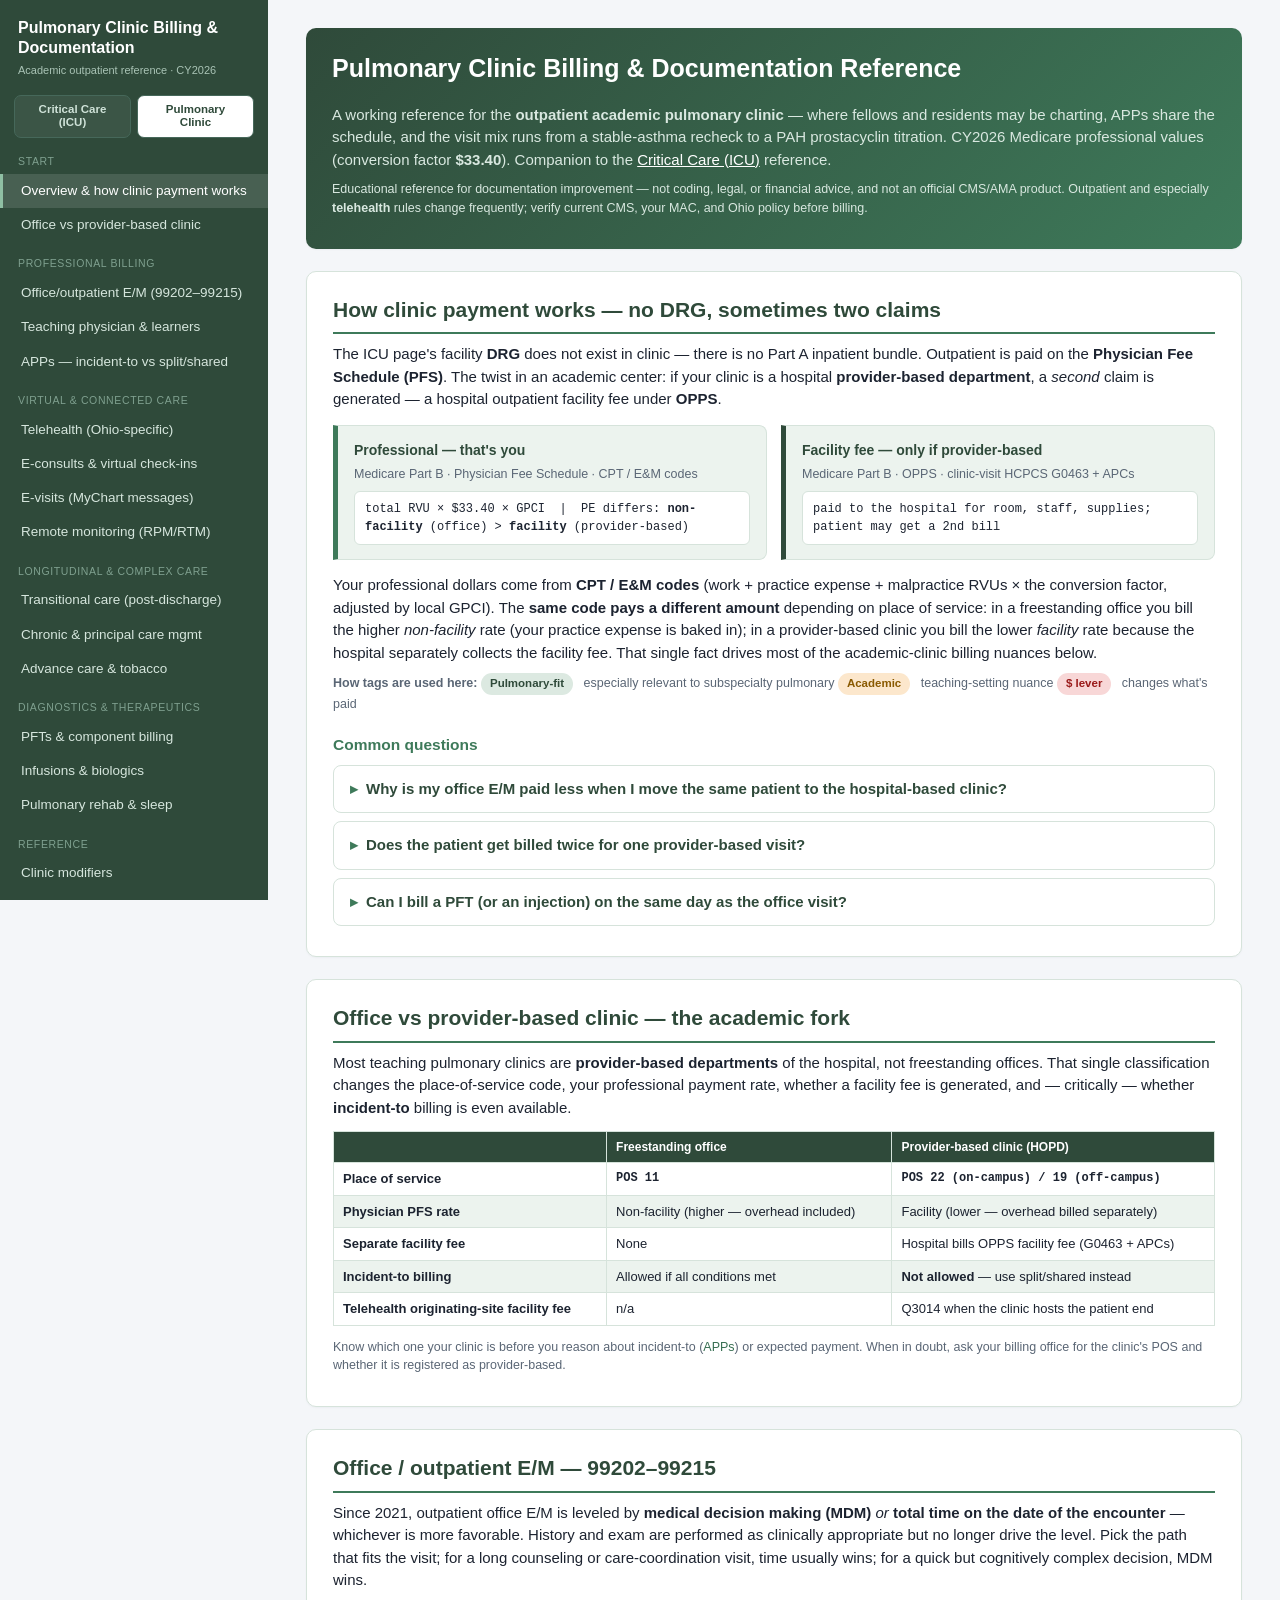
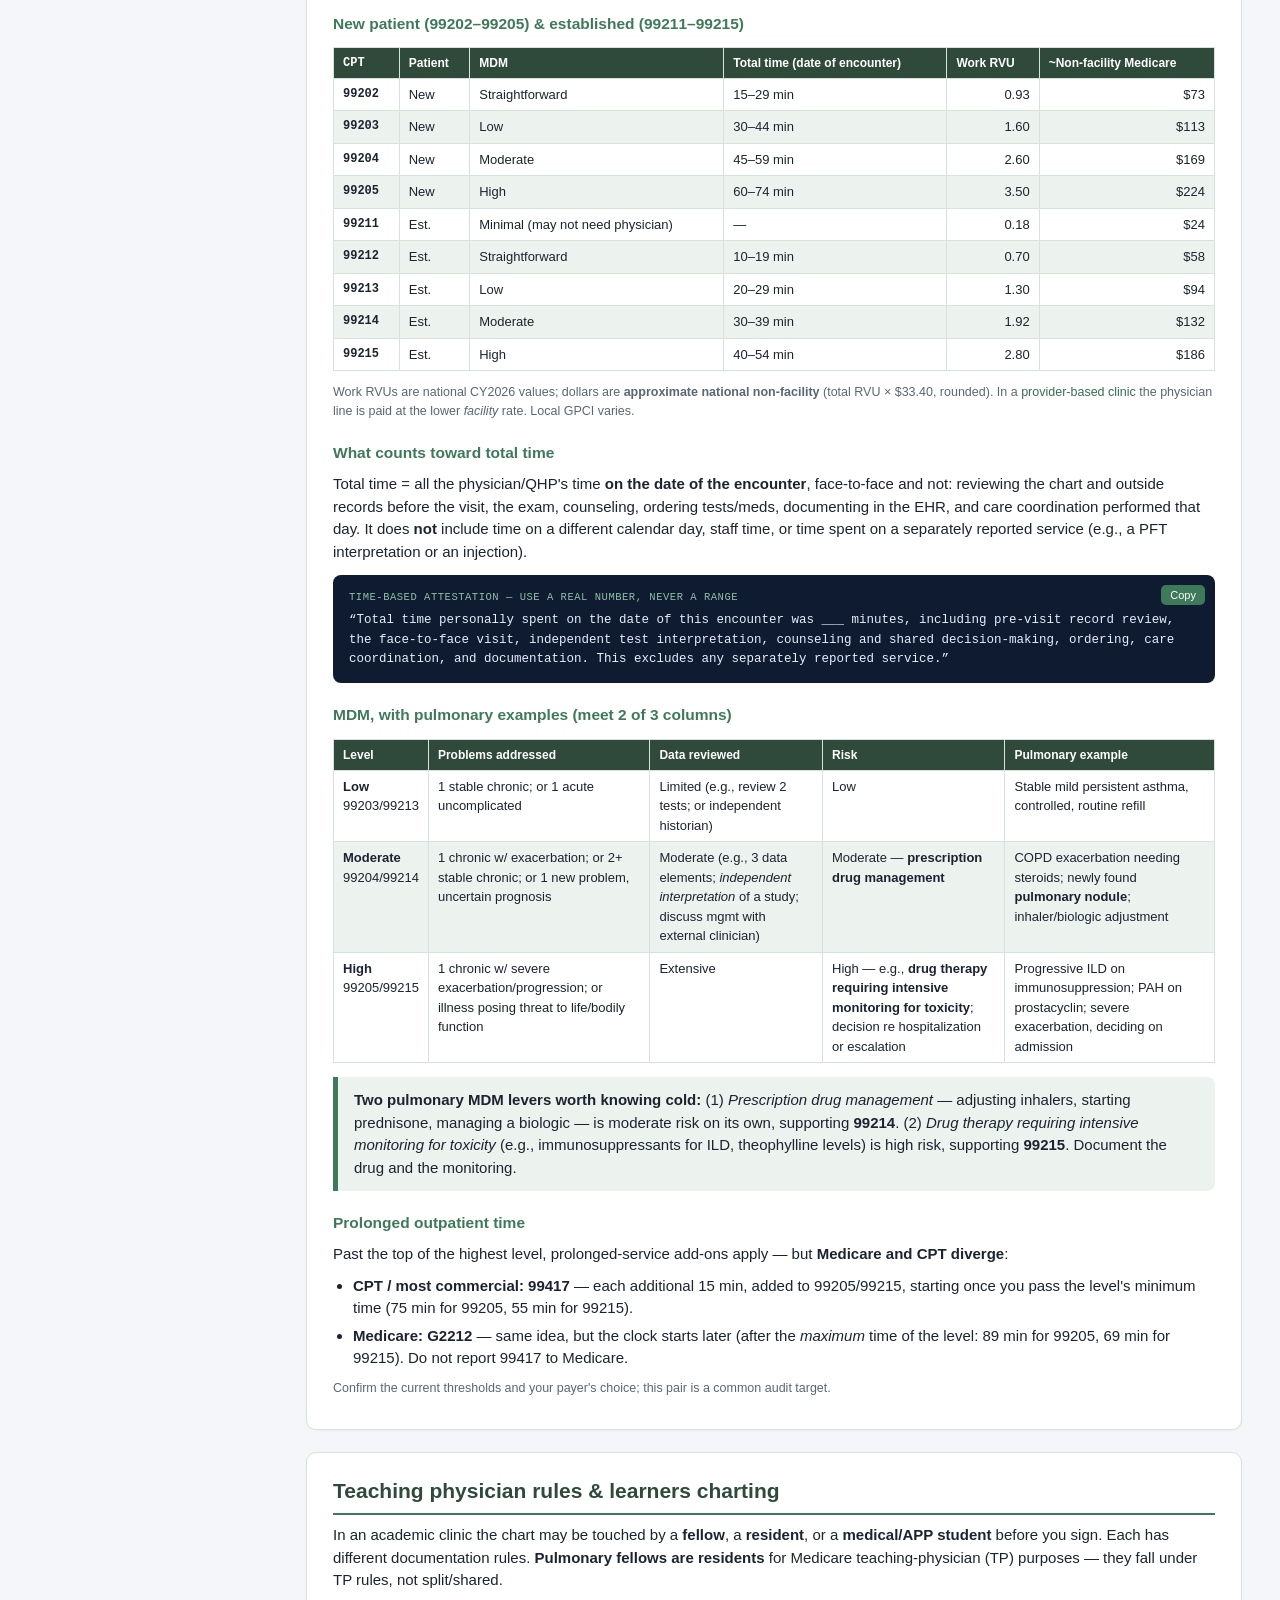
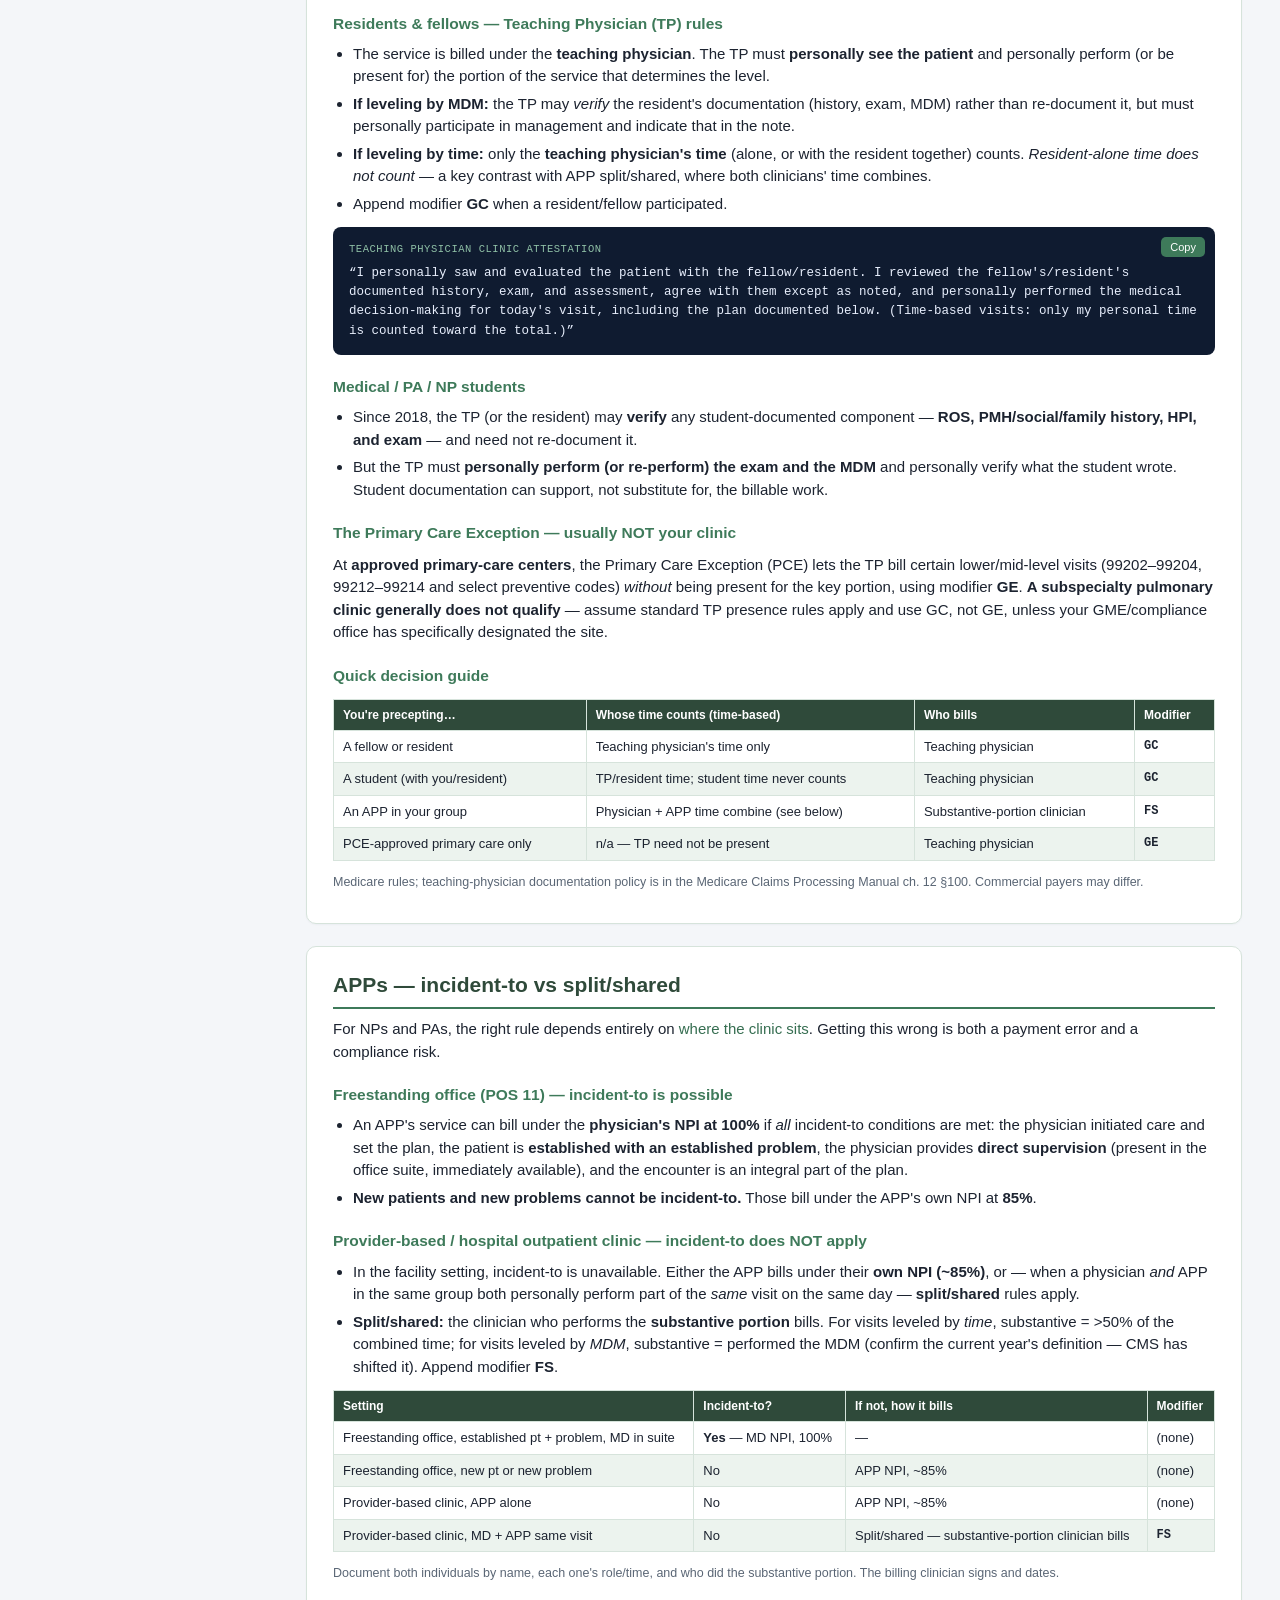
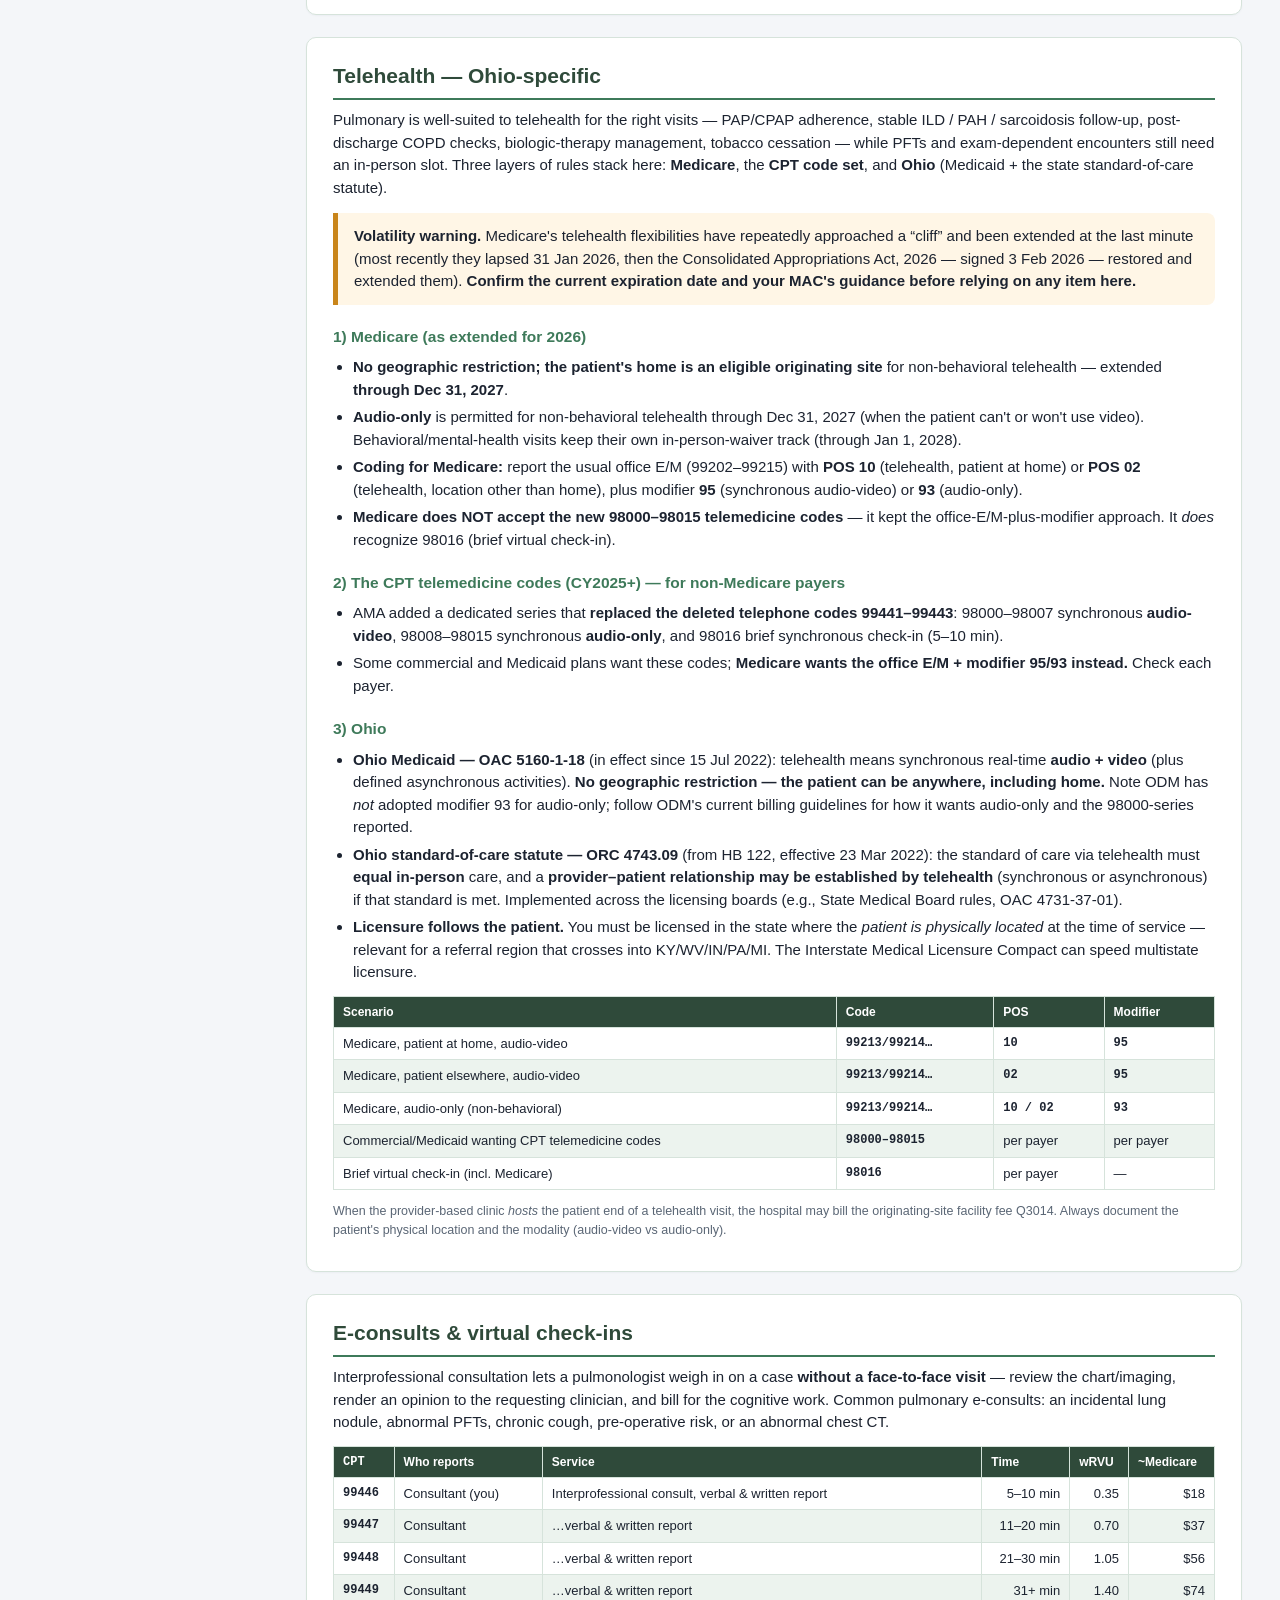
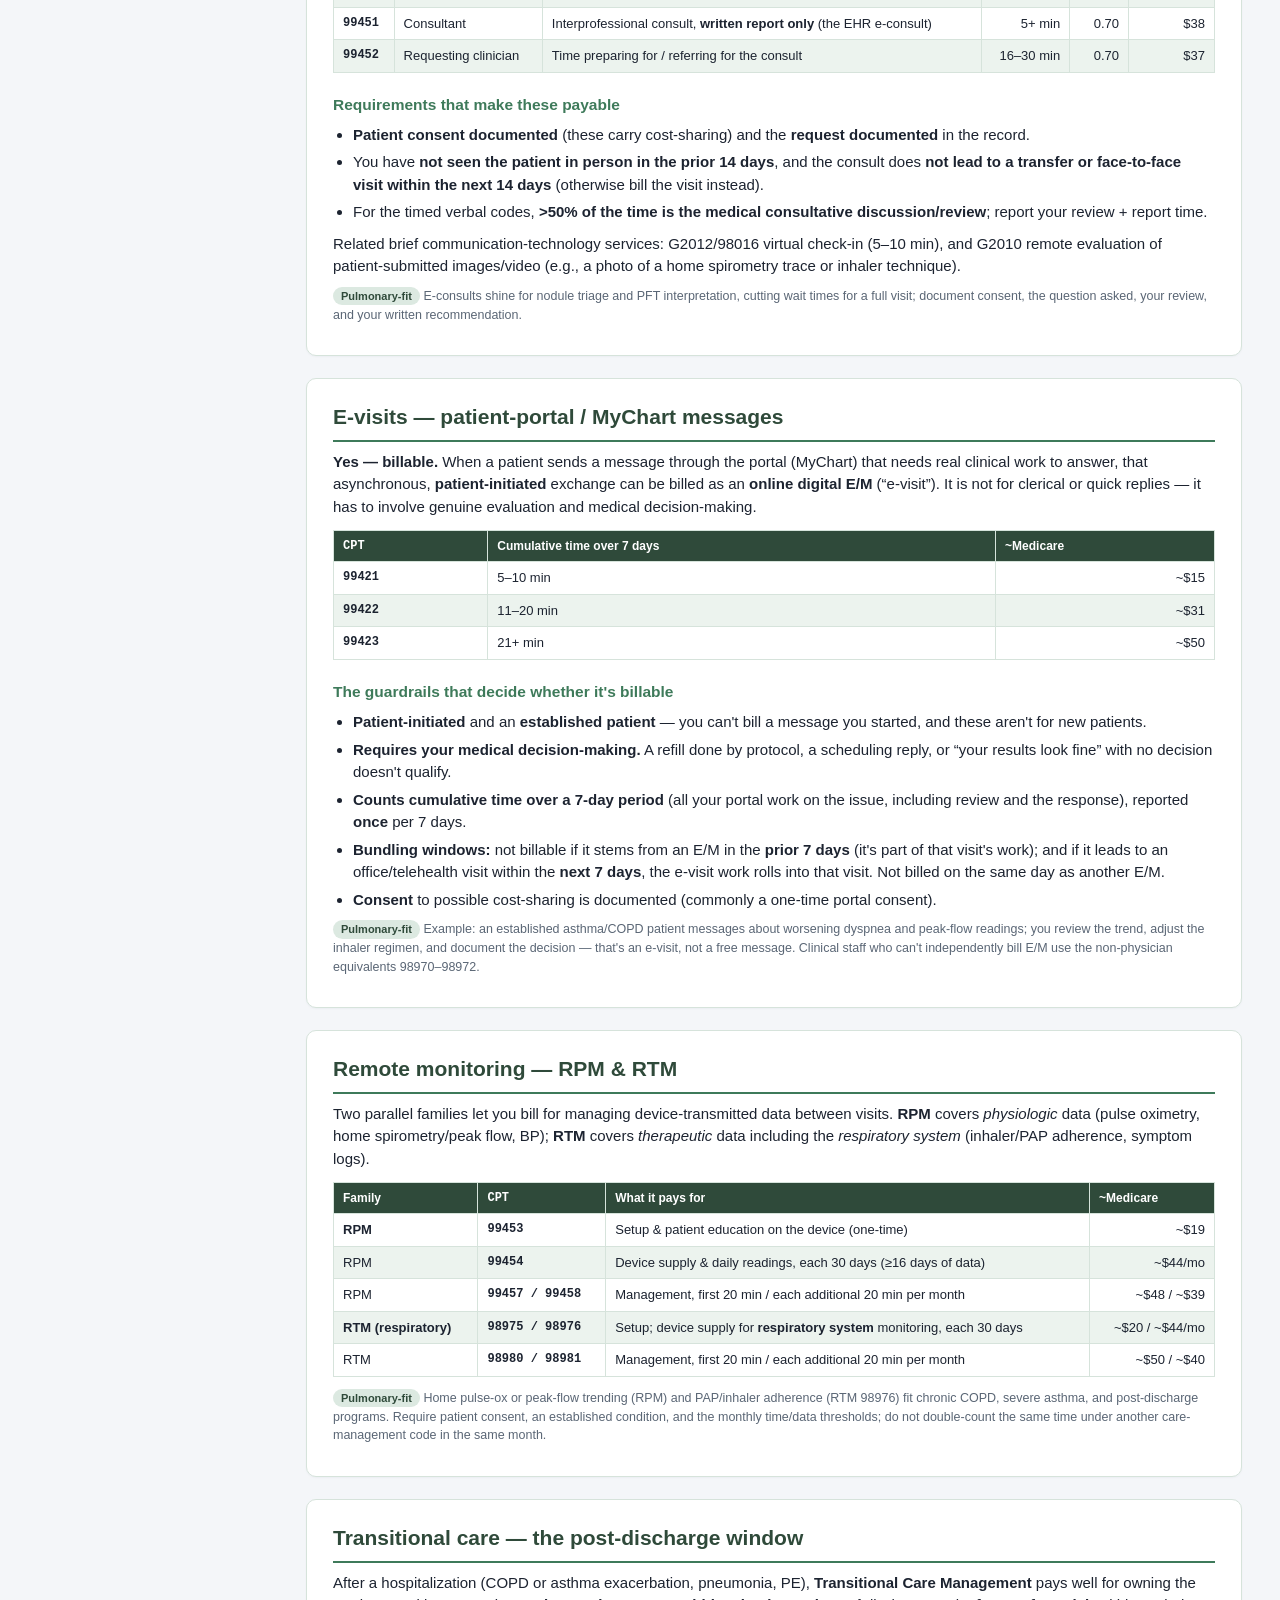
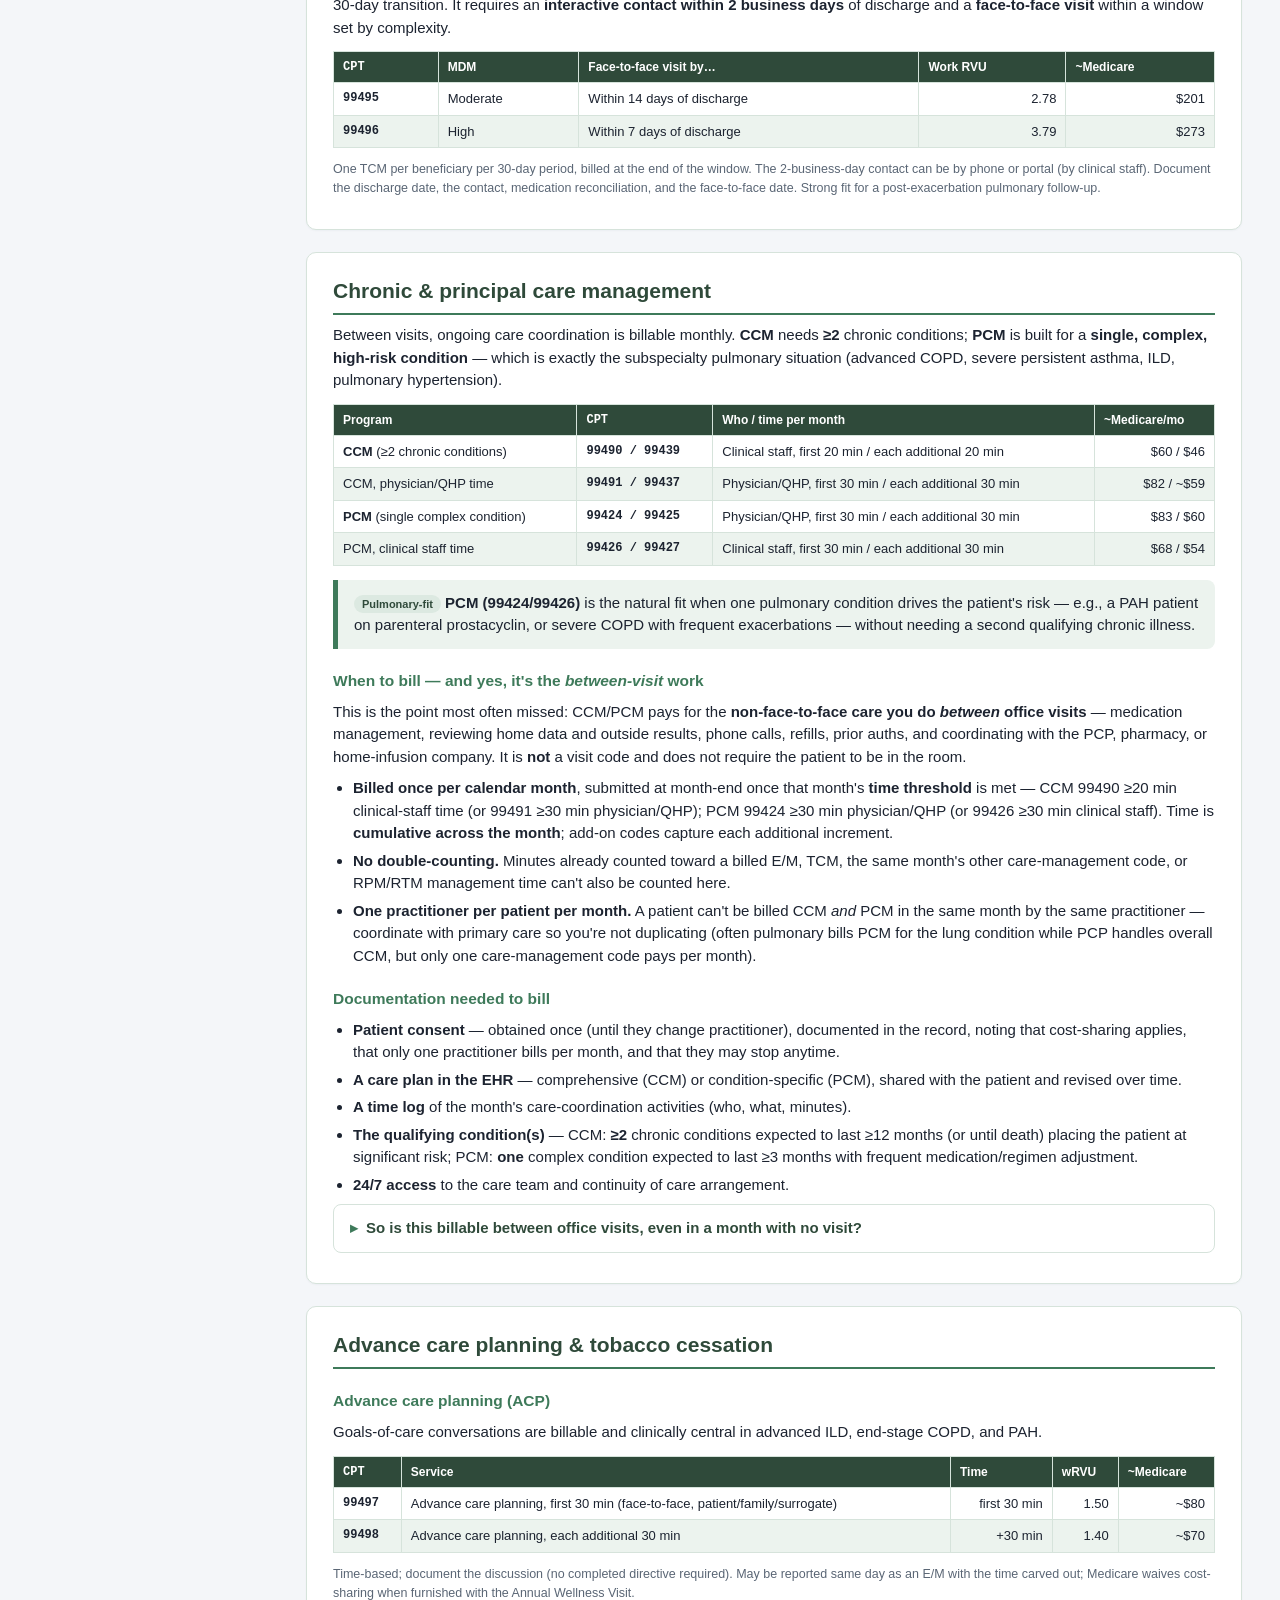
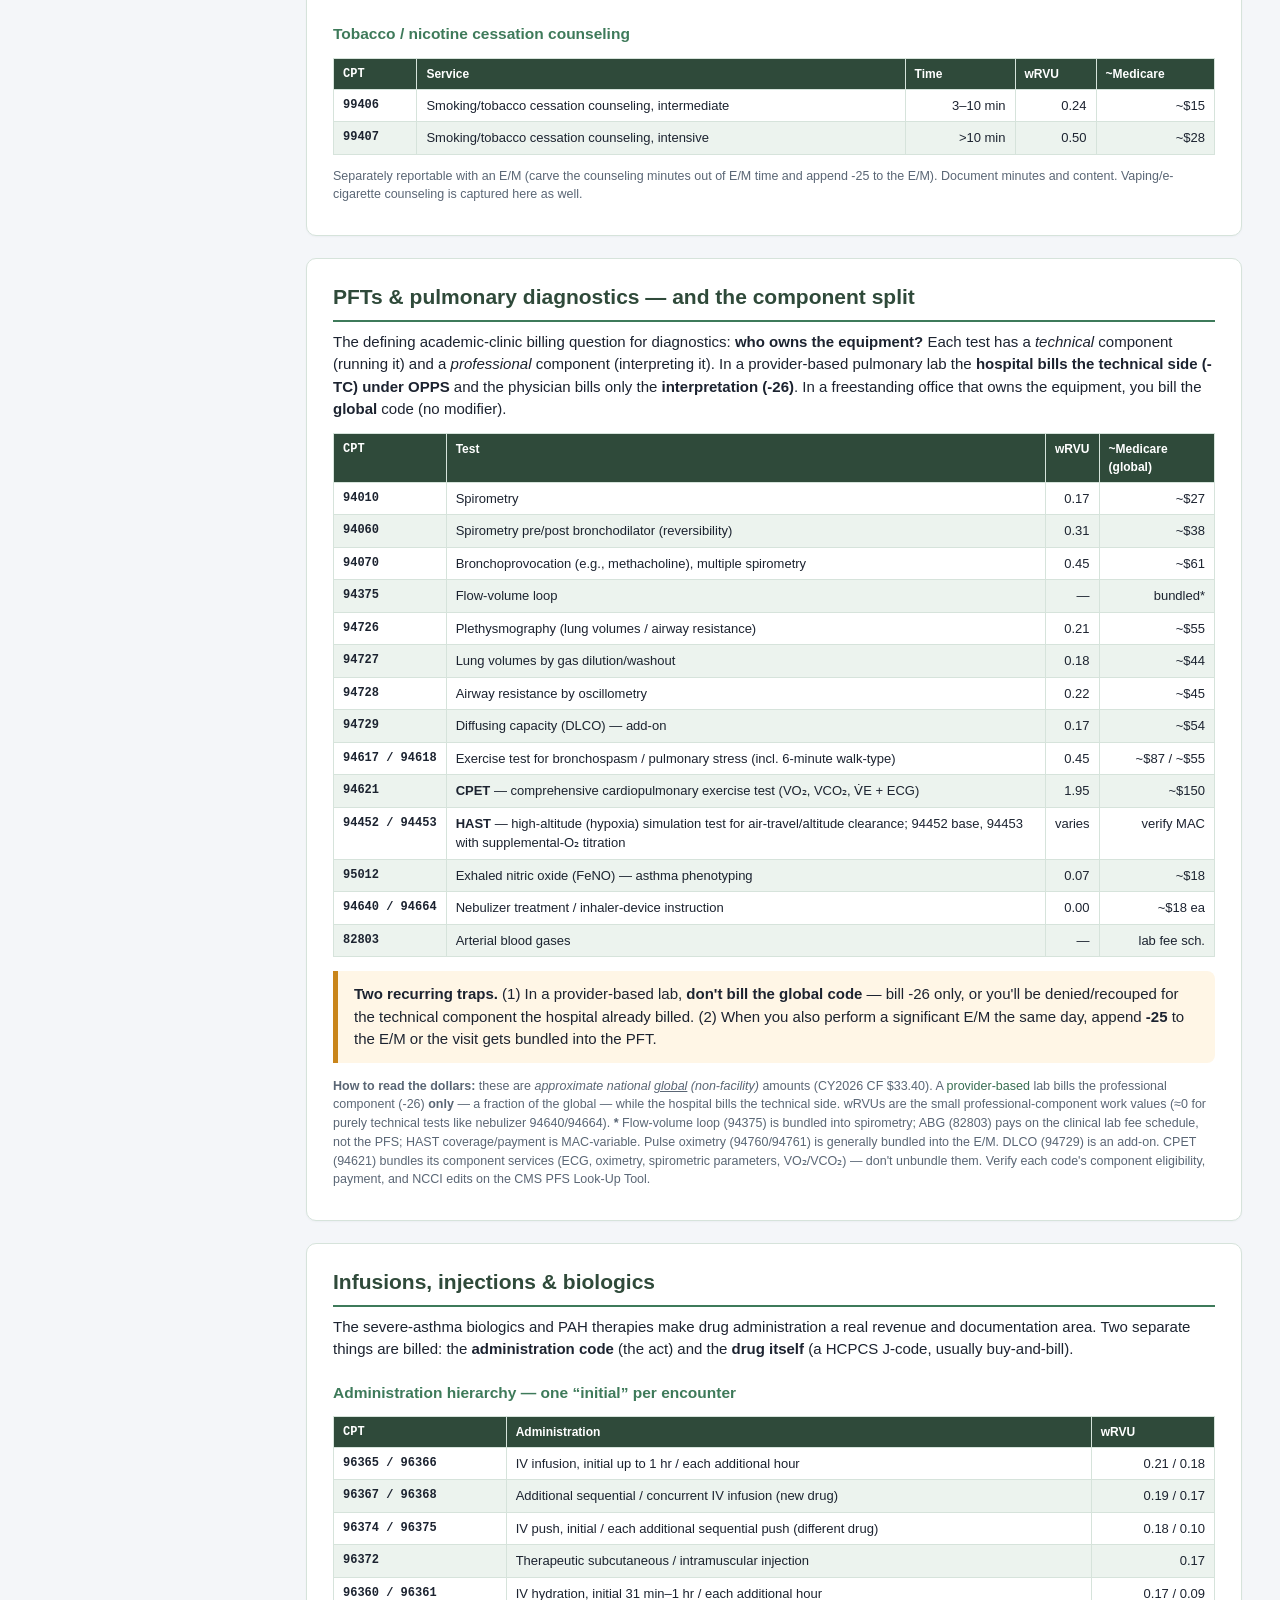
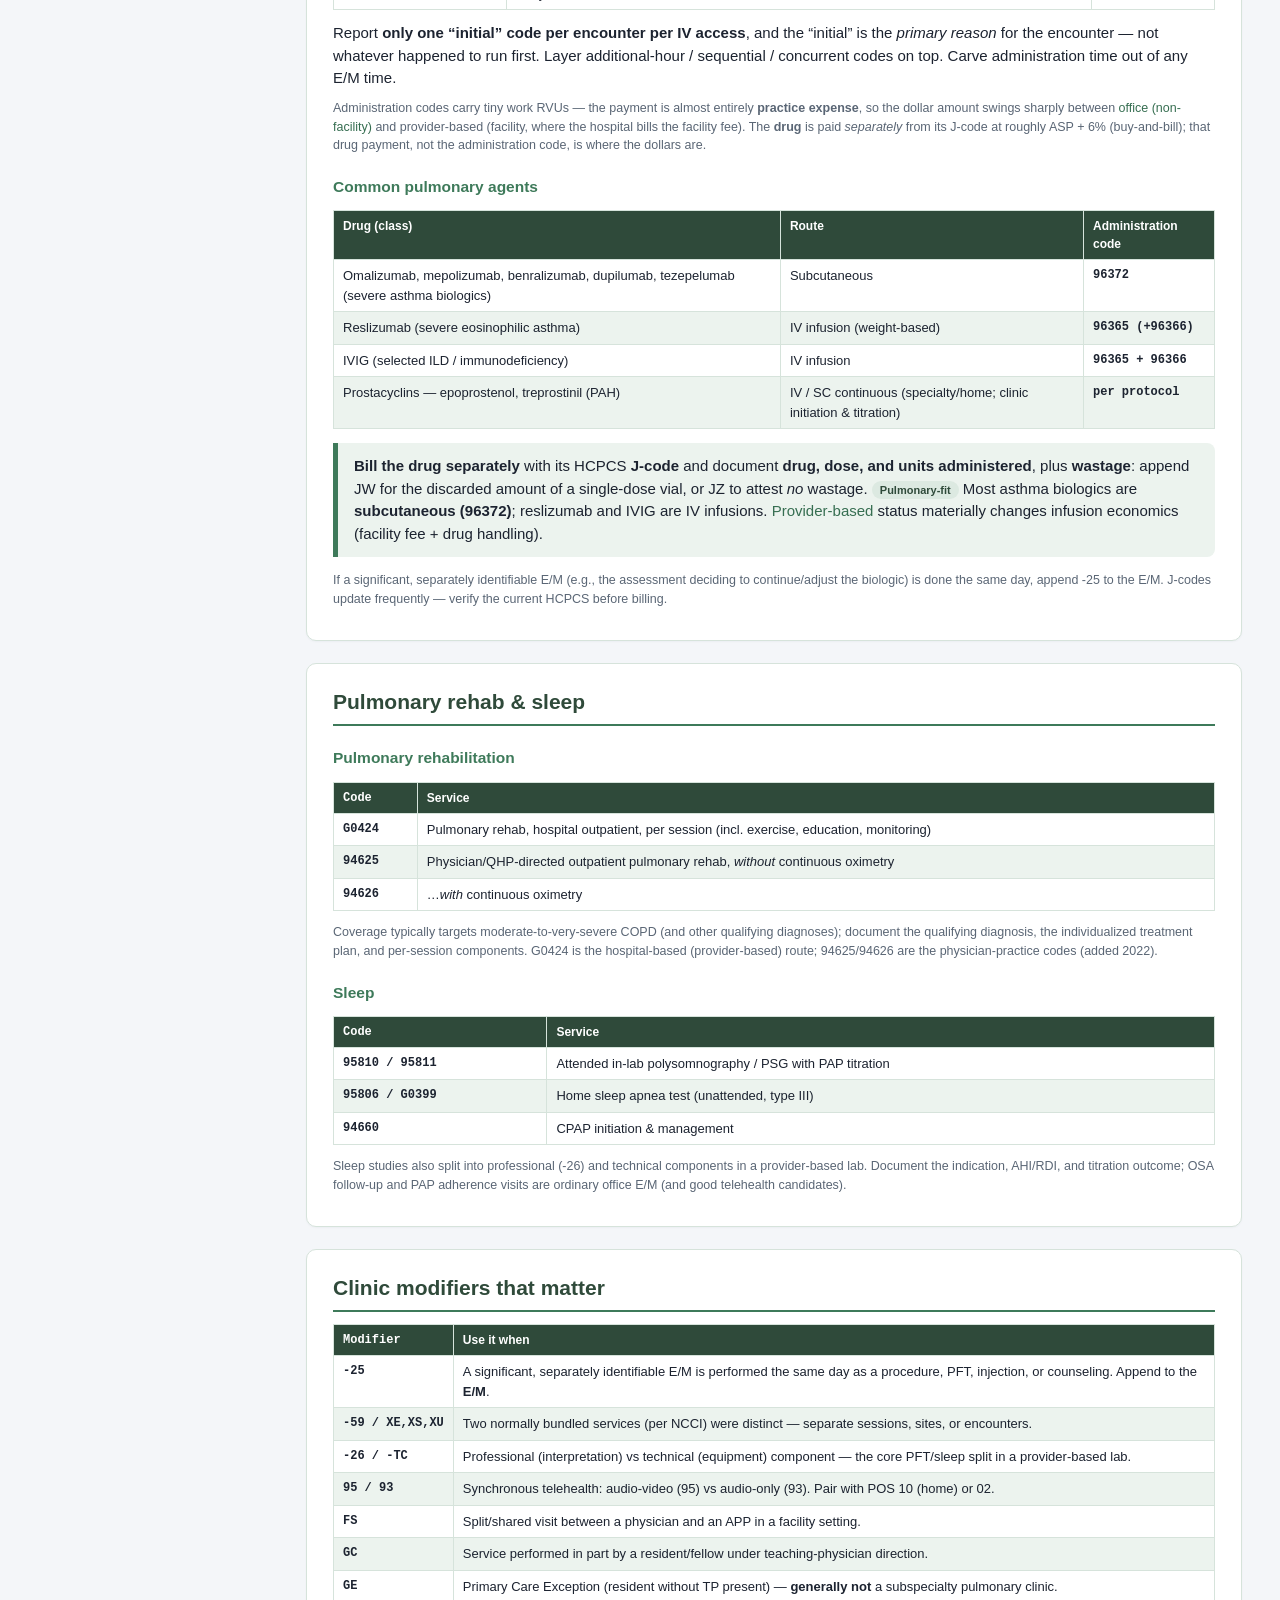
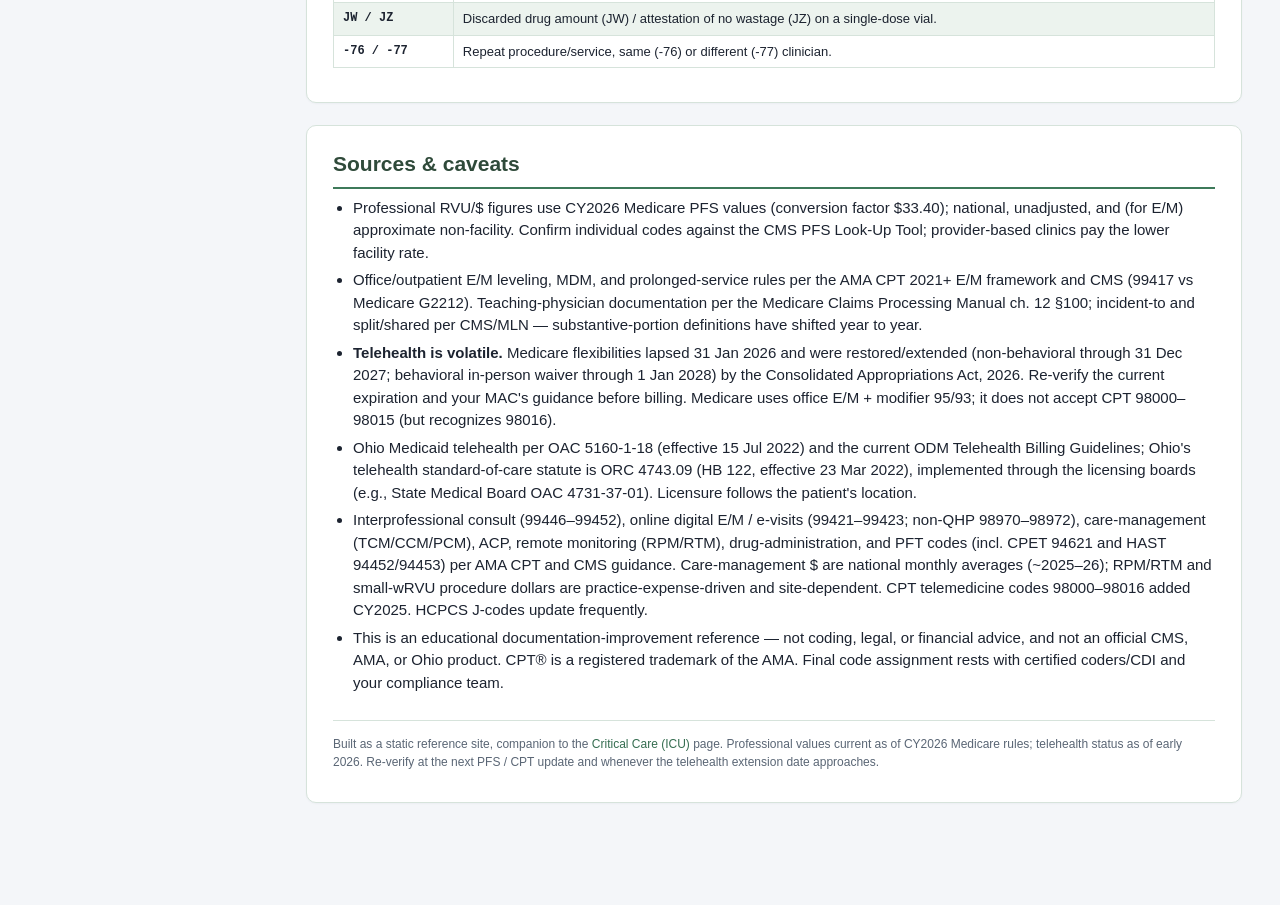
==== clinic.html @ 84caeccc "Add Pulmonary Clinic page (clinic.html) + sage-green theme Second page for the academic pulmonary cl" ====
<!DOCTYPE html>
<html lang="en">
<head>
<meta charset="utf-8">
<meta name="viewport" content="width=device-width, initial-scale=1">
<title>Pulmonary Clinic Billing & Documentation Reference — CY2026</title>
<meta name="description" content="Outpatient billing & documentation reference for an academic pulmonary clinic: office E/M, teaching-physician rules with learners, telehealth (Ohio), e-consults, complex/longitudinal care, infusions & biologics, PFTs. CY2026 Medicare values.">
<link rel="stylesheet" href="styles.css">
</head>
<body class="theme-clinic">
<div class="layout">
  <aside class="sidebar">
    <h1>Pulmonary Clinic Billing &amp; Documentation</h1>
    <div class="sub">Academic outpatient reference &middot; CY2026</div>
    <div class="pageswitch">
      <a href="index.html">Critical Care<br>(ICU)</a>
      <a href="clinic.html" class="cur">Pulmonary<br>Clinic</a>
    </div>
    <nav>
      <div class="grp">Start</div>
      <a href="#overview">Overview &amp; how clinic payment works</a>
      <a href="#site">Office vs provider-based clinic</a>
      <div class="grp">Professional billing</div>
      <a href="#em">Office/outpatient E/M (99202–99215)</a>
      <a href="#learners">Teaching physician &amp; learners</a>
      <a href="#app">APPs — incident-to vs split/shared</a>
      <div class="grp">Virtual &amp; connected care</div>
      <a href="#telehealth">Telehealth (Ohio-specific)</a>
      <a href="#econsult">E-consults &amp; virtual check-ins</a>
      <a href="#evisit">E-visits (MyChart messages)</a>
      <a href="#monitoring">Remote monitoring (RPM/RTM)</a>
      <div class="grp">Longitudinal &amp; complex care</div>
      <a href="#tcm">Transitional care (post-discharge)</a>
      <a href="#ccm">Chronic &amp; principal care mgmt</a>
      <a href="#acp">Advance care &amp; tobacco</a>
      <div class="grp">Diagnostics &amp; therapeutics</div>
      <a href="#pft">PFTs &amp; component billing</a>
      <a href="#infusions">Infusions &amp; biologics</a>
      <a href="#rehab">Pulmonary rehab &amp; sleep</a>
      <div class="grp">Reference</div>
      <a href="#modifiers">Clinic modifiers</a>
      <a href="#sources">Sources &amp; caveats</a>
    </nav>
  </aside>

  <div class="main">
    <div class="topbar">
      <button id="menubtn" aria-label="Menu">&#9776;</button>
      <span class="t">Pulmonary Clinic Billing Reference</span>
    </div>
    <div class="wrap">

      <!-- OVERVIEW -->
      <section id="overview" class="hero">
        <h2>Pulmonary Clinic Billing &amp; Documentation Reference</h2>
        <p>A working reference for the <strong>outpatient academic pulmonary clinic</strong> — where fellows and residents may be charting, APPs share the schedule, and the visit mix runs from a stable-asthma recheck to a PAH prostacyclin titration. CY2026 Medicare professional values (conversion factor <strong>$33.40</strong>). Companion to the <a href="index.html" style="color:#fff;text-decoration:underline">Critical Care (ICU)</a> reference.</p>
        <p class="small" style="color:#d9e8e0">Educational reference for documentation improvement — not coding, legal, or financial advice, and not an official CMS/AMA product. Outpatient and especially <strong>telehealth</strong> rules change frequently; verify current CMS, your MAC, and Ohio policy before billing.</p>
      </section>

      <!-- HOW PAYMENT WORKS -->
      <section>
        <h2>How clinic payment works — no DRG, sometimes two claims</h2>
        <p>The ICU page's facility <strong>DRG</strong> does not exist in clinic — there is no Part A inpatient bundle. Outpatient is paid on the <strong>Physician Fee Schedule (PFS)</strong>. The twist in an academic center: if your clinic is a hospital <strong>provider-based department</strong>, a <em>second</em> claim is generated — a hospital outpatient facility fee under <strong>OPPS</strong>.</p>
        <div class="streams">
          <div class="stream prof">
            <div class="stream-h">Professional — that's you</div>
            <div class="stream-sub">Medicare Part B &middot; Physician Fee Schedule &middot; CPT / E&amp;M codes</div>
            <div class="stream-f">total RVU &times; $33.40 &times; GPCI &nbsp;|&nbsp; PE differs: <b>non-facility</b> (office) &gt; <b>facility</b> (provider-based)</div>
          </div>
          <div class="stream fac">
            <div class="stream-h">Facility fee — only if provider-based</div>
            <div class="stream-sub">Medicare Part B &middot; OPPS &middot; clinic-visit HCPCS G0463 + APCs</div>
            <div class="stream-f">paid to the hospital for room, staff, supplies; patient may get a 2nd bill</div>
          </div>
        </div>
        <p>Your professional dollars come from <strong>CPT / E&amp;M codes</strong> (work + practice expense + malpractice RVUs &times; the conversion factor, adjusted by local GPCI). The <strong>same code pays a different amount</strong> depending on place of service: in a freestanding office you bill the higher <em>non-facility</em> rate (your practice expense is baked in); in a provider-based clinic you bill the lower <em>facility</em> rate because the hospital separately collects the facility fee. That single fact drives most of the academic-clinic billing nuances below.</p>
        <p class="badge-key small"><strong>How tags are used here:</strong>
          <span class="b proc">Pulmonary-fit</span> especially relevant to subspecialty pulmonary
          <span class="b cc">Academic</span> teaching-setting nuance
          <span class="b mcc">$ lever</span> changes what's paid
        </p>

        <h3>Common questions</h3>
        <details class="faq">
          <summary>Why is my office E/M paid less when I move the same patient to the hospital-based clinic?</summary>
          <div class="faq-body">
            <p><strong>Because the practice-expense RVUs split out.</strong> In a freestanding office (POS 11) you bill the <em>non-facility</em> PFS rate, which bundles your overhead. In a provider-based/hospital outpatient clinic (POS 22 on-campus, 19 off-campus) you bill the lower <em>facility</em> PFS rate, and the hospital bills a separate OPPS facility fee (G0463) for the overhead.</p>
            <p>The total dollars to the enterprise are often higher provider-based, but the <em>physician</em> line is lower, and the patient may face a separate facility-fee cost-share. This is a frequent source of confusion in academic departments.</p>
          </div>
        </details>
        <details class="faq">
          <summary>Does the patient get billed twice for one provider-based visit?</summary>
          <div class="faq-body">
            <p><strong>Often, yes — two cost-shares.</strong> One for the professional service (your PFS claim) and one for the hospital outpatient facility fee. Patients are frequently surprised by the facility line; many institutions provide advance notice. It does not change <em>your</em> coding, but it is worth understanding when patients ask.</p>
          </div>
        </details>
        <details class="faq">
          <summary>Can I bill a PFT (or an injection) on the same day as the office visit?</summary>
          <div class="faq-body">
            <p><strong>Usually yes, with modifier <span class="code">-25</span> on the E/M</strong> — if the E/M is a significant, separately identifiable service beyond the procedure's inherent pre/post work. The classic miss is performing spirometry and a biologic injection but forgetting the <span class="code">-25</span>, so the payer bundles the visit. See <a href="#pft">PFTs</a>, <a href="#infusions">Infusions</a>, and <a href="#modifiers">Modifiers</a>.</p>
          </div>
        </details>
      </section>

      <!-- SITE OF SERVICE -->
      <section id="site">
        <h2>Office vs provider-based clinic — the academic fork</h2>
        <p>Most teaching pulmonary clinics are <strong>provider-based departments</strong> of the hospital, not freestanding offices. That single classification changes the place-of-service code, your professional payment rate, whether a facility fee is generated, and — critically — whether <strong>incident-to</strong> billing is even available.</p>
        <div class="tbl-wrap"><table>
          <thead><tr><th>&nbsp;</th><th>Freestanding office</th><th>Provider-based clinic (HOPD)</th></tr></thead>
          <tbody>
            <tr><td><strong>Place of service</strong></td><td class="code">POS 11</td><td class="code">POS 22 (on-campus) / 19 (off-campus)</td></tr>
            <tr><td><strong>Physician PFS rate</strong></td><td>Non-facility (higher — overhead included)</td><td>Facility (lower — overhead billed separately)</td></tr>
            <tr><td><strong>Separate facility fee</strong></td><td>None</td><td>Hospital bills OPPS facility fee (G0463 + APCs)</td></tr>
            <tr><td><strong>Incident-to billing</strong></td><td>Allowed if all conditions met</td><td><strong>Not allowed</strong> — use split/shared instead</td></tr>
            <tr><td><strong>Telehealth originating-site facility fee</strong></td><td>n/a</td><td>Q3014 when the clinic hosts the patient end</td></tr>
          </tbody>
        </table></div>
        <p class="small">Know which one your clinic is before you reason about incident-to (<a href="#app">APPs</a>) or expected payment. When in doubt, ask your billing office for the clinic's POS and whether it is registered as provider-based.</p>
      </section>

      <!-- OFFICE E/M -->
      <section id="em">
        <h2>Office / outpatient E/M — 99202–99215</h2>
        <p>Since 2021, outpatient office E/M is leveled by <strong>medical decision making (MDM)</strong> <em>or</em> <strong>total time on the date of the encounter</strong> — whichever is more favorable. History and exam are performed as clinically appropriate but no longer drive the level. Pick the path that fits the visit; for a long counseling or care-coordination visit, time usually wins; for a quick but cognitively complex decision, MDM wins.</p>

        <h3>New patient (99202–99205) &amp; established (99211–99215)</h3>
        <div class="tbl-wrap"><table>
          <thead><tr><th class="code">CPT</th><th>Patient</th><th>MDM</th><th>Total time (date of encounter)</th><th class="num">Work RVU</th><th class="num">~Non-facility Medicare</th></tr></thead>
          <tbody>
            <tr><td class="code">99202</td><td>New</td><td>Straightforward</td><td>15–29 min</td><td class="num">0.93</td><td class="num">$73</td></tr>
            <tr><td class="code">99203</td><td>New</td><td>Low</td><td>30–44 min</td><td class="num">1.60</td><td class="num">$113</td></tr>
            <tr><td class="code">99204</td><td>New</td><td>Moderate</td><td>45–59 min</td><td class="num">2.60</td><td class="num">$169</td></tr>
            <tr><td class="code">99205</td><td>New</td><td>High</td><td>60–74 min</td><td class="num">3.50</td><td class="num">$224</td></tr>
            <tr><td class="code">99211</td><td>Est.</td><td>Minimal (may not need physician)</td><td>—</td><td class="num">0.18</td><td class="num">$24</td></tr>
            <tr><td class="code">99212</td><td>Est.</td><td>Straightforward</td><td>10–19 min</td><td class="num">0.70</td><td class="num">$58</td></tr>
            <tr><td class="code">99213</td><td>Est.</td><td>Low</td><td>20–29 min</td><td class="num">1.30</td><td class="num">$94</td></tr>
            <tr><td class="code">99214</td><td>Est.</td><td>Moderate</td><td>30–39 min</td><td class="num">1.92</td><td class="num">$132</td></tr>
            <tr><td class="code">99215</td><td>Est.</td><td>High</td><td>40–54 min</td><td class="num">2.80</td><td class="num">$186</td></tr>
          </tbody>
        </table></div>
        <p class="small">Work RVUs are national CY2026 values; dollars are <strong>approximate national non-facility</strong> (total RVU &times; $33.40, rounded). In a <a href="#site">provider-based clinic</a> the physician line is paid at the lower <em>facility</em> rate. Local GPCI varies.</p>

        <h3>What counts toward total time</h3>
        <p>Total time = all the physician/QHP's time <strong>on the date of the encounter</strong>, face-to-face and not: reviewing the chart and outside records before the visit, the exam, counseling, ordering tests/meds, documenting in the EHR, and care coordination performed that day. It does <strong>not</strong> include time on a different calendar day, staff time, or time spent on a separately reported service (e.g., a PFT interpretation or an injection).</p>
        <div class="smartphrase" id="sp-em-time" data-copy="Total time personally spent on the date of this encounter was ___ minutes, including pre-visit record review, the face-to-face visit, independent test interpretation, counseling and shared decision-making, ordering, care coordination, and documentation. This excludes any separately reported service.">
          <button class="copybtn" data-target="sp-em-time">Copy</button>
          <span class="lbl">Time-based attestation — use a real number, never a range</span>
          &ldquo;Total time personally spent on the date of this encounter was ___ minutes, including pre-visit record review, the face-to-face visit, independent test interpretation, counseling and shared decision-making, ordering, care coordination, and documentation. This excludes any separately reported service.&rdquo;
        </div>

        <h3>MDM, with pulmonary examples (meet 2 of 3 columns)</h3>
        <div class="tbl-wrap"><table>
          <thead><tr><th>Level</th><th>Problems addressed</th><th>Data reviewed</th><th>Risk</th><th>Pulmonary example</th></tr></thead>
          <tbody>
            <tr><td><strong>Low</strong><br>99203/99213</td><td>1 stable chronic; or 1 acute uncomplicated</td><td>Limited (e.g., review 2 tests; or independent historian)</td><td>Low</td><td>Stable mild persistent asthma, controlled, routine refill</td></tr>
            <tr><td><strong>Moderate</strong><br>99204/99214</td><td>1 chronic w/ exacerbation; or 2+ stable chronic; or 1 new problem, uncertain prognosis</td><td>Moderate (e.g., 3 data elements; <em>independent interpretation</em> of a study; discuss mgmt with external clinician)</td><td>Moderate — <strong>prescription drug management</strong></td><td>COPD exacerbation needing steroids; newly found <strong>pulmonary nodule</strong>; inhaler/biologic adjustment</td></tr>
            <tr><td><strong>High</strong><br>99205/99215</td><td>1 chronic w/ severe exacerbation/progression; or illness posing threat to life/bodily function</td><td>Extensive</td><td>High — e.g., <strong>drug therapy requiring intensive monitoring for toxicity</strong>; decision re hospitalization or escalation</td><td>Progressive ILD on immunosuppression; PAH on prostacyclin; severe exacerbation, deciding on admission</td></tr>
          </tbody>
        </table></div>
        <p class="callout"><strong>Two pulmonary MDM levers worth knowing cold:</strong> (1) <em>Prescription drug management</em> — adjusting inhalers, starting prednisone, managing a biologic — is moderate risk on its own, supporting <strong>99214</strong>. (2) <em>Drug therapy requiring intensive monitoring for toxicity</em> (e.g., immunosuppressants for ILD, theophylline levels) is high risk, supporting <strong>99215</strong>. Document the drug and the monitoring.</p>

        <h3>Prolonged outpatient time</h3>
        <p>Past the top of the highest level, prolonged-service add-ons apply — but <strong>Medicare and CPT diverge</strong>:</p>
        <ul>
          <li><strong>CPT / most commercial: <span class="code">99417</span></strong> — each additional 15 min, added to 99205/99215, starting once you pass the level's minimum time (75 min for 99205, 55 min for 99215).</li>
          <li><strong>Medicare: <span class="code">G2212</span></strong> — same idea, but the clock starts later (after the <em>maximum</em> time of the level: 89 min for 99205, 69 min for 99215). Do not report 99417 to Medicare.</li>
        </ul>
        <p class="small">Confirm the current thresholds and your payer's choice; this pair is a common audit target.</p>
      </section>

      <!-- TEACHING PHYSICIAN & LEARNERS -->
      <section id="learners">
        <h2>Teaching physician rules &amp; learners charting</h2>
        <p>In an academic clinic the chart may be touched by a <strong>fellow</strong>, a <strong>resident</strong>, or a <strong>medical/APP student</strong> before you sign. Each has different documentation rules. <strong>Pulmonary fellows are residents</strong> for Medicare teaching-physician (TP) purposes — they fall under TP rules, not split/shared.</p>

        <h3>Residents &amp; fellows — Teaching Physician (TP) rules</h3>
        <ul>
          <li>The service is billed under the <strong>teaching physician</strong>. The TP must <strong>personally see the patient</strong> and personally perform (or be present for) the portion of the service that determines the level.</li>
          <li><strong>If leveling by MDM:</strong> the TP may <em>verify</em> the resident's documentation (history, exam, MDM) rather than re-document it, but must personally participate in management and indicate that in the note.</li>
          <li><strong>If leveling by time:</strong> only the <strong>teaching physician's time</strong> (alone, or with the resident together) counts. <em>Resident-alone time does not count</em> — a key contrast with APP split/shared, where both clinicians' time combines.</li>
          <li>Append modifier <strong>GC</strong> when a resident/fellow participated.</li>
        </ul>
        <div class="smartphrase" id="sp-tp" data-copy="I personally saw and evaluated the patient with the fellow/resident. I reviewed the fellow's/resident's documented history, exam, and assessment, agree with them except as noted, and personally performed the medical decision-making for today's visit, including the plan documented below. (Time-based visits: only my personal time is counted toward the total.)">
          <button class="copybtn" data-target="sp-tp">Copy</button>
          <span class="lbl">Teaching physician clinic attestation</span>
          &ldquo;I personally saw and evaluated the patient with the fellow/resident. I reviewed the fellow's/resident's documented history, exam, and assessment, agree with them except as noted, and personally performed the medical decision-making for today's visit, including the plan documented below. (Time-based visits: only my personal time is counted toward the total.)&rdquo;
        </div>

        <h3>Medical / PA / NP students</h3>
        <ul>
          <li>Since 2018, the TP (or the resident) may <strong>verify</strong> any student-documented component — <strong>ROS, PMH/social/family history, HPI, and exam</strong> — and need not re-document it.</li>
          <li>But the TP must <strong>personally perform (or re-perform) the exam and the MDM</strong> and personally verify what the student wrote. Student documentation can support, not substitute for, the billable work.</li>
        </ul>

        <h3>The Primary Care Exception — usually NOT your clinic</h3>
        <p>At <strong>approved primary-care centers</strong>, the Primary Care Exception (PCE) lets the TP bill certain lower/mid-level visits (99202–99204, 99212–99214 and select preventive codes) <em>without</em> being present for the key portion, using modifier <strong>GE</strong>. <strong>A subspecialty pulmonary clinic generally does not qualify</strong> — assume standard TP presence rules apply and use GC, not GE, unless your GME/compliance office has specifically designated the site.</p>

        <h3>Quick decision guide</h3>
        <div class="tbl-wrap"><table>
          <thead><tr><th>You're precepting…</th><th>Whose time counts (time-based)</th><th>Who bills</th><th>Modifier</th></tr></thead>
          <tbody>
            <tr><td>A fellow or resident</td><td>Teaching physician's time only</td><td>Teaching physician</td><td class="code">GC</td></tr>
            <tr><td>A student (with you/resident)</td><td>TP/resident time; student time never counts</td><td>Teaching physician</td><td class="code">GC</td></tr>
            <tr><td>An APP in your group</td><td>Physician + APP time combine (see below)</td><td>Substantive-portion clinician</td><td class="code">FS</td></tr>
            <tr><td>PCE-approved primary care only</td><td>n/a — TP need not be present</td><td>Teaching physician</td><td class="code">GE</td></tr>
          </tbody>
        </table></div>
        <p class="small">Medicare rules; teaching-physician documentation policy is in the Medicare Claims Processing Manual ch. 12 §100. Commercial payers may differ.</p>
      </section>

      <!-- APPs -->
      <section id="app">
        <h2>APPs — incident-to vs split/shared</h2>
        <p>For NPs and PAs, the right rule depends entirely on <a href="#site">where the clinic sits</a>. Getting this wrong is both a payment error and a compliance risk.</p>

        <h3>Freestanding office (POS 11) — incident-to is possible</h3>
        <ul>
          <li>An APP's service can bill under the <strong>physician's NPI at 100%</strong> if <em>all</em> incident-to conditions are met: the physician initiated care and set the plan, the patient is <strong>established with an established problem</strong>, the physician provides <strong>direct supervision</strong> (present in the office suite, immediately available), and the encounter is an integral part of the plan.</li>
          <li><strong>New patients and new problems cannot be incident-to.</strong> Those bill under the APP's own NPI at <strong>85%</strong>.</li>
        </ul>

        <h3>Provider-based / hospital outpatient clinic — incident-to does NOT apply</h3>
        <ul>
          <li>In the facility setting, incident-to is unavailable. Either the APP bills under their <strong>own NPI (~85%)</strong>, or — when a physician <em>and</em> APP in the same group both personally perform part of the <em>same</em> visit on the same day — <strong>split/shared</strong> rules apply.</li>
          <li><strong>Split/shared:</strong> the clinician who performs the <strong>substantive portion</strong> bills. For visits leveled by <em>time</em>, substantive = &gt;50% of the combined time; for visits leveled by <em>MDM</em>, substantive = performed the MDM (confirm the current year's definition — CMS has shifted it). Append modifier <strong>FS</strong>.</li>
        </ul>
        <div class="tbl-wrap"><table>
          <thead><tr><th>Setting</th><th>Incident-to?</th><th>If not, how it bills</th><th>Modifier</th></tr></thead>
          <tbody>
            <tr><td>Freestanding office, established pt + problem, MD in suite</td><td><strong>Yes</strong> — MD NPI, 100%</td><td>—</td><td>(none)</td></tr>
            <tr><td>Freestanding office, new pt or new problem</td><td>No</td><td>APP NPI, ~85%</td><td>(none)</td></tr>
            <tr><td>Provider-based clinic, APP alone</td><td>No</td><td>APP NPI, ~85%</td><td>(none)</td></tr>
            <tr><td>Provider-based clinic, MD + APP same visit</td><td>No</td><td>Split/shared — substantive-portion clinician bills</td><td class="code">FS</td></tr>
          </tbody>
        </table></div>
        <p class="small">Document both individuals by name, each one's role/time, and who did the substantive portion. The billing clinician signs and dates.</p>
      </section>

      <!-- TELEHEALTH -->
      <section id="telehealth">
        <h2>Telehealth — Ohio-specific</h2>
        <p>Pulmonary is well-suited to telehealth for the right visits — PAP/CPAP adherence, stable ILD / PAH / sarcoidosis follow-up, post-discharge COPD checks, biologic-therapy management, tobacco cessation — while PFTs and exam-dependent encounters still need an in-person slot. Three layers of rules stack here: <strong>Medicare</strong>, the <strong>CPT code set</strong>, and <strong>Ohio</strong> (Medicaid + the state standard-of-care statute).</p>

        <p class="callout warn"><strong>Volatility warning.</strong> Medicare's telehealth flexibilities have repeatedly approached a &ldquo;cliff&rdquo; and been extended at the last minute (most recently they lapsed 31 Jan 2026, then the Consolidated Appropriations Act, 2026 — signed 3 Feb 2026 — restored and extended them). <strong>Confirm the current expiration date and your MAC's guidance before relying on any item here.</strong></p>

        <h3>1) Medicare (as extended for 2026)</h3>
        <ul>
          <li><strong>No geographic restriction; the patient's home is an eligible originating site</strong> for non-behavioral telehealth — extended <strong>through Dec 31, 2027</strong>.</li>
          <li><strong>Audio-only</strong> is permitted for non-behavioral telehealth through Dec 31, 2027 (when the patient can't or won't use video). Behavioral/mental-health visits keep their own in-person-waiver track (through Jan 1, 2028).</li>
          <li><strong>Coding for Medicare:</strong> report the usual office E/M (<span class="code">99202–99215</span>) with <strong>POS 10</strong> (telehealth, patient at home) or <strong>POS 02</strong> (telehealth, location other than home), plus modifier <strong>95</strong> (synchronous audio-video) or <strong>93</strong> (audio-only).</li>
          <li><strong>Medicare does NOT accept the new 98000–98015 telemedicine codes</strong> — it kept the office-E/M-plus-modifier approach. It <em>does</em> recognize <span class="code">98016</span> (brief virtual check-in).</li>
        </ul>

        <h3>2) The CPT telemedicine codes (CY2025+) — for non-Medicare payers</h3>
        <ul>
          <li>AMA added a dedicated series that <strong>replaced the deleted telephone codes 99441–99443</strong>: <span class="code">98000–98007</span> synchronous <strong>audio-video</strong>, <span class="code">98008–98015</span> synchronous <strong>audio-only</strong>, and <span class="code">98016</span> brief synchronous check-in (5–10 min).</li>
          <li>Some commercial and Medicaid plans want these codes; <strong>Medicare wants the office E/M + modifier 95/93 instead.</strong> Check each payer.</li>
        </ul>

        <h3>3) Ohio</h3>
        <ul>
          <li><strong>Ohio Medicaid — OAC 5160-1-18</strong> (in effect since 15 Jul 2022): telehealth means synchronous real-time <strong>audio + video</strong> (plus defined asynchronous activities). <strong>No geographic restriction — the patient can be anywhere, including home.</strong> Note ODM has <em>not</em> adopted modifier 93 for audio-only; follow ODM's current billing guidelines for how it wants audio-only and the 98000-series reported.</li>
          <li><strong>Ohio standard-of-care statute — ORC 4743.09</strong> (from HB 122, effective 23 Mar 2022): the standard of care via telehealth must <strong>equal in-person</strong> care, and a <strong>provider–patient relationship may be established by telehealth</strong> (synchronous or asynchronous) if that standard is met. Implemented across the licensing boards (e.g., State Medical Board rules, OAC 4731-37-01).</li>
          <li><strong>Licensure follows the patient.</strong> You must be licensed in the state where the <em>patient is physically located</em> at the time of service — relevant for a referral region that crosses into KY/WV/IN/PA/MI. The Interstate Medical Licensure Compact can speed multistate licensure.</li>
        </ul>

        <div class="tbl-wrap"><table>
          <thead><tr><th>Scenario</th><th>Code</th><th>POS</th><th>Modifier</th></tr></thead>
          <tbody>
            <tr><td>Medicare, patient at home, audio-video</td><td class="code">99213/99214…</td><td class="code">10</td><td class="code">95</td></tr>
            <tr><td>Medicare, patient elsewhere, audio-video</td><td class="code">99213/99214…</td><td class="code">02</td><td class="code">95</td></tr>
            <tr><td>Medicare, audio-only (non-behavioral)</td><td class="code">99213/99214…</td><td class="code">10 / 02</td><td class="code">93</td></tr>
            <tr><td>Commercial/Medicaid wanting CPT telemedicine codes</td><td class="code">98000–98015</td><td>per payer</td><td>per payer</td></tr>
            <tr><td>Brief virtual check-in (incl. Medicare)</td><td class="code">98016</td><td>per payer</td><td>—</td></tr>
          </tbody>
        </table></div>
        <p class="small">When the provider-based clinic <em>hosts</em> the patient end of a telehealth visit, the hospital may bill the originating-site facility fee <span class="code">Q3014</span>. Always document the patient's physical location and the modality (audio-video vs audio-only).</p>
      </section>

      <!-- E-CONSULTS -->
      <section id="econsult">
        <h2>E-consults &amp; virtual check-ins</h2>
        <p>Interprofessional consultation lets a pulmonologist weigh in on a case <strong>without a face-to-face visit</strong> — review the chart/imaging, render an opinion to the requesting clinician, and bill for the cognitive work. Common pulmonary e-consults: an incidental lung nodule, abnormal PFTs, chronic cough, pre-operative risk, or an abnormal chest CT.</p>
        <div class="tbl-wrap"><table>
          <thead><tr><th class="code">CPT</th><th>Who reports</th><th>Service</th><th class="num">Time</th><th class="num">wRVU</th><th class="num">~Medicare</th></tr></thead>
          <tbody>
            <tr><td class="code">99446</td><td>Consultant (you)</td><td>Interprofessional consult, verbal &amp; written report</td><td class="num">5–10 min</td><td class="num">0.35</td><td class="num">$18</td></tr>
            <tr><td class="code">99447</td><td>Consultant</td><td>…verbal &amp; written report</td><td class="num">11–20 min</td><td class="num">0.70</td><td class="num">$37</td></tr>
            <tr><td class="code">99448</td><td>Consultant</td><td>…verbal &amp; written report</td><td class="num">21–30 min</td><td class="num">1.05</td><td class="num">$56</td></tr>
            <tr><td class="code">99449</td><td>Consultant</td><td>…verbal &amp; written report</td><td class="num">31+ min</td><td class="num">1.40</td><td class="num">$74</td></tr>
            <tr><td class="code">99451</td><td>Consultant</td><td>Interprofessional consult, <strong>written report only</strong> (the EHR e-consult)</td><td class="num">5+ min</td><td class="num">0.70</td><td class="num">$38</td></tr>
            <tr><td class="code">99452</td><td>Requesting clinician</td><td>Time preparing for / referring for the consult</td><td class="num">16–30 min</td><td class="num">0.70</td><td class="num">$37</td></tr>
          </tbody>
        </table></div>
        <h3>Requirements that make these payable</h3>
        <ul>
          <li><strong>Patient consent documented</strong> (these carry cost-sharing) and the <strong>request documented</strong> in the record.</li>
          <li>You have <strong>not seen the patient in person in the prior 14 days</strong>, and the consult does <strong>not lead to a transfer or face-to-face visit within the next 14 days</strong> (otherwise bill the visit instead).</li>
          <li>For the timed verbal codes, <strong>&gt;50% of the time is the medical consultative discussion/review</strong>; report your review + report time.</li>
        </ul>
        <p>Related brief communication-technology services: <span class="code">G2012</span>/<span class="code">98016</span> virtual check-in (5–10 min), and <span class="code">G2010</span> remote evaluation of patient-submitted images/video (e.g., a photo of a home spirometry trace or inhaler technique).</p>
        <p class="small"><span class="b proc">Pulmonary-fit</span> E-consults shine for nodule triage and PFT interpretation, cutting wait times for a full visit; document consent, the question asked, your review, and your written recommendation.</p>
      </section>

      <!-- E-VISITS / PORTAL MESSAGES -->
      <section id="evisit">
        <h2>E-visits — patient-portal / MyChart messages</h2>
        <p><strong>Yes — billable.</strong> When a patient sends a message through the portal (MyChart) that needs real clinical work to answer, that asynchronous, <strong>patient-initiated</strong> exchange can be billed as an <strong>online digital E/M</strong> (&ldquo;e-visit&rdquo;). It is not for clerical or quick replies — it has to involve genuine evaluation and medical decision-making.</p>
        <div class="tbl-wrap"><table>
          <thead><tr><th class="code">CPT</th><th>Cumulative time over 7 days</th><th class="num">~Medicare</th></tr></thead>
          <tbody>
            <tr><td class="code">99421</td><td>5–10 min</td><td class="num">~$15</td></tr>
            <tr><td class="code">99422</td><td>11–20 min</td><td class="num">~$31</td></tr>
            <tr><td class="code">99423</td><td>21+ min</td><td class="num">~$50</td></tr>
          </tbody>
        </table></div>
        <h3>The guardrails that decide whether it's billable</h3>
        <ul>
          <li><strong>Patient-initiated</strong> and an <strong>established patient</strong> — you can't bill a message you started, and these aren't for new patients.</li>
          <li><strong>Requires your medical decision-making.</strong> A refill done by protocol, a scheduling reply, or &ldquo;your results look fine&rdquo; with no decision doesn't qualify.</li>
          <li><strong>Counts cumulative time over a 7-day period</strong> (all your portal work on the issue, including review and the response), reported <strong>once</strong> per 7 days.</li>
          <li><strong>Bundling windows:</strong> not billable if it stems from an E/M in the <strong>prior 7 days</strong> (it's part of that visit's work); and if it leads to an office/telehealth visit within the <strong>next 7 days</strong>, the e-visit work rolls into that visit. Not billed on the same day as another E/M.</li>
          <li><strong>Consent</strong> to possible cost-sharing is documented (commonly a one-time portal consent).</li>
        </ul>
        <p class="small"><span class="b proc">Pulmonary-fit</span> Example: an established asthma/COPD patient messages about worsening dyspnea and peak-flow readings; you review the trend, adjust the inhaler regimen, and document the decision — that's an e-visit, not a free message. Clinical staff who can't independently bill E/M use the non-physician equivalents <span class="code">98970–98972</span>.</p>
      </section>

      <!-- REMOTE MONITORING -->
      <section id="monitoring">
        <h2>Remote monitoring — RPM &amp; RTM</h2>
        <p>Two parallel families let you bill for managing device-transmitted data between visits. <strong>RPM</strong> covers <em>physiologic</em> data (pulse oximetry, home spirometry/peak flow, BP); <strong>RTM</strong> covers <em>therapeutic</em> data including the <em>respiratory system</em> (inhaler/PAP adherence, symptom logs).</p>
        <div class="tbl-wrap"><table>
          <thead><tr><th>Family</th><th class="code">CPT</th><th>What it pays for</th><th class="num">~Medicare</th></tr></thead>
          <tbody>
            <tr><td><strong>RPM</strong></td><td class="code">99453</td><td>Setup &amp; patient education on the device (one-time)</td><td class="num">~$19</td></tr>
            <tr><td>RPM</td><td class="code">99454</td><td>Device supply &amp; daily readings, each 30 days (≥16 days of data)</td><td class="num">~$44/mo</td></tr>
            <tr><td>RPM</td><td class="code">99457 / 99458</td><td>Management, first 20 min / each additional 20 min per month</td><td class="num">~$48 / ~$39</td></tr>
            <tr><td><strong>RTM (respiratory)</strong></td><td class="code">98975 / 98976</td><td>Setup; device supply for <strong>respiratory system</strong> monitoring, each 30 days</td><td class="num">~$20 / ~$44/mo</td></tr>
            <tr><td>RTM</td><td class="code">98980 / 98981</td><td>Management, first 20 min / each additional 20 min per month</td><td class="num">~$50 / ~$40</td></tr>
          </tbody>
        </table></div>
        <p class="small"><span class="b proc">Pulmonary-fit</span> Home pulse-ox or peak-flow trending (RPM) and PAP/inhaler adherence (RTM 98976) fit chronic COPD, severe asthma, and post-discharge programs. Require patient consent, an established condition, and the monthly time/data thresholds; do not double-count the same time under another care-management code in the same month.</p>
      </section>

      <!-- TCM -->
      <section id="tcm">
        <h2>Transitional care — the post-discharge window</h2>
        <p>After a hospitalization (COPD or asthma exacerbation, pneumonia, PE), <strong>Transitional Care Management</strong> pays well for owning the 30-day transition. It requires an <strong>interactive contact within 2 business days</strong> of discharge and a <strong>face-to-face visit</strong> within a window set by complexity.</p>
        <div class="tbl-wrap"><table>
          <thead><tr><th class="code">CPT</th><th>MDM</th><th>Face-to-face visit by…</th><th class="num">Work RVU</th><th class="num">~Medicare</th></tr></thead>
          <tbody>
            <tr><td class="code">99495</td><td>Moderate</td><td>Within 14 days of discharge</td><td class="num">2.78</td><td class="num">$201</td></tr>
            <tr><td class="code">99496</td><td>High</td><td>Within 7 days of discharge</td><td class="num">3.79</td><td class="num">$273</td></tr>
          </tbody>
        </table></div>
        <p class="small">One TCM per beneficiary per 30-day period, billed at the end of the window. The 2-business-day contact can be by phone or portal (by clinical staff). Document the discharge date, the contact, medication reconciliation, and the face-to-face date. Strong fit for a post-exacerbation pulmonary follow-up.</p>
      </section>

      <!-- CCM / PCM -->
      <section id="ccm">
        <h2>Chronic &amp; principal care management</h2>
        <p>Between visits, ongoing care coordination is billable monthly. <strong>CCM</strong> needs <strong>≥2</strong> chronic conditions; <strong>PCM</strong> is built for a <strong>single, complex, high-risk condition</strong> — which is exactly the subspecialty pulmonary situation (advanced COPD, severe persistent asthma, ILD, pulmonary hypertension).</p>
        <div class="tbl-wrap"><table>
          <thead><tr><th>Program</th><th class="code">CPT</th><th>Who / time per month</th><th class="num">~Medicare/mo</th></tr></thead>
          <tbody>
            <tr><td><strong>CCM</strong> (≥2 chronic conditions)</td><td class="code">99490 / 99439</td><td>Clinical staff, first 20 min / each additional 20 min</td><td class="num">$60 / $46</td></tr>
            <tr><td>CCM, physician/QHP time</td><td class="code">99491 / 99437</td><td>Physician/QHP, first 30 min / each additional 30 min</td><td class="num">$82 / ~$59</td></tr>
            <tr><td><strong>PCM</strong> (single complex condition)</td><td class="code">99424 / 99425</td><td>Physician/QHP, first 30 min / each additional 30 min</td><td class="num">$83 / $60</td></tr>
            <tr><td>PCM, clinical staff time</td><td class="code">99426 / 99427</td><td>Clinical staff, first 30 min / each additional 30 min</td><td class="num">$68 / $54</td></tr>
          </tbody>
        </table></div>
        <p class="callout"><span class="b proc">Pulmonary-fit</span> <strong>PCM (99424/99426)</strong> is the natural fit when one pulmonary condition drives the patient's risk — e.g., a PAH patient on parenteral prostacyclin, or severe COPD with frequent exacerbations — without needing a second qualifying chronic illness.</p>

        <h3>When to bill — and yes, it's the <em>between-visit</em> work</h3>
        <p>This is the point most often missed: CCM/PCM pays for the <strong>non-face-to-face care you do <em>between</em> office visits</strong> — medication management, reviewing home data and outside results, phone calls, refills, prior auths, and coordinating with the PCP, pharmacy, or home-infusion company. It is <strong>not</strong> a visit code and does not require the patient to be in the room.</p>
        <ul>
          <li><strong>Billed once per calendar month</strong>, submitted at month-end once that month's <strong>time threshold</strong> is met — CCM <span class="code">99490</span> ≥20 min clinical-staff time (or <span class="code">99491</span> ≥30 min physician/QHP); PCM <span class="code">99424</span> ≥30 min physician/QHP (or <span class="code">99426</span> ≥30 min clinical staff). Time is <strong>cumulative across the month</strong>; add-on codes capture each additional increment.</li>
          <li><strong>No double-counting.</strong> Minutes already counted toward a billed E/M, TCM, the same month's other care-management code, or RPM/RTM management time can't also be counted here.</li>
          <li><strong>One practitioner per patient per month.</strong> A patient can't be billed CCM <em>and</em> PCM in the same month by the same practitioner — coordinate with primary care so you're not duplicating (often pulmonary bills PCM for the lung condition while PCP handles overall CCM, but only one care-management code pays per month).</li>
        </ul>

        <h3>Documentation needed to bill</h3>
        <ul>
          <li><strong>Patient consent</strong> — obtained once (until they change practitioner), documented in the record, noting that cost-sharing applies, that only one practitioner bills per month, and that they may stop anytime.</li>
          <li><strong>A care plan in the EHR</strong> — comprehensive (CCM) or condition-specific (PCM), shared with the patient and revised over time.</li>
          <li><strong>A time log</strong> of the month's care-coordination activities (who, what, minutes).</li>
          <li><strong>The qualifying condition(s)</strong> — CCM: <strong>≥2</strong> chronic conditions expected to last ≥12 months (or until death) placing the patient at significant risk; PCM: <strong>one</strong> complex condition expected to last ≥3 months with frequent medication/regimen adjustment.</li>
          <li><strong>24/7 access</strong> to the care team and continuity of care arrangement.</li>
        </ul>

        <details class="faq">
          <summary>So is this billable between office visits, even in a month with no visit?</summary>
          <div class="faq-body">
            <p><strong>Yes — that's exactly what it's for.</strong> If your team accrues the monthly time threshold managing the qualifying condition(s) outside of a visit, you bill CCM/PCM for that month <em>whether or not</em> the patient was seen. In a month that also has an office visit, you can bill both — just don't count the visit's time (or any other separately billed time) toward the care-management minutes.</p>
          </div>
        </details>
      </section>

      <!-- ACP / TOBACCO -->
      <section id="acp">
        <h2>Advance care planning &amp; tobacco cessation</h2>
        <h3>Advance care planning (ACP)</h3>
        <p>Goals-of-care conversations are billable and clinically central in advanced ILD, end-stage COPD, and PAH.</p>
        <div class="tbl-wrap"><table>
          <thead><tr><th class="code">CPT</th><th>Service</th><th class="num">Time</th><th class="num">wRVU</th><th class="num">~Medicare</th></tr></thead>
          <tbody>
            <tr><td class="code">99497</td><td>Advance care planning, first 30 min (face-to-face, patient/family/surrogate)</td><td class="num">first 30 min</td><td class="num">1.50</td><td class="num">~$80</td></tr>
            <tr><td class="code">99498</td><td>Advance care planning, each additional 30 min</td><td class="num">+30 min</td><td class="num">1.40</td><td class="num">~$70</td></tr>
          </tbody>
        </table></div>
        <p class="small">Time-based; document the discussion (no completed directive required). May be reported same day as an E/M with the time carved out; Medicare waives cost-sharing when furnished with the Annual Wellness Visit.</p>

        <h3>Tobacco / nicotine cessation counseling</h3>
        <div class="tbl-wrap"><table>
          <thead><tr><th class="code">CPT</th><th>Service</th><th class="num">Time</th><th class="num">wRVU</th><th class="num">~Medicare</th></tr></thead>
          <tbody>
            <tr><td class="code">99406</td><td>Smoking/tobacco cessation counseling, intermediate</td><td class="num">3–10 min</td><td class="num">0.24</td><td class="num">~$15</td></tr>
            <tr><td class="code">99407</td><td>Smoking/tobacco cessation counseling, intensive</td><td class="num">&gt;10 min</td><td class="num">0.50</td><td class="num">~$28</td></tr>
          </tbody>
        </table></div>
        <p class="small">Separately reportable with an E/M (carve the counseling minutes out of E/M time and append <span class="code">-25</span> to the E/M). Document minutes and content. Vaping/e-cigarette counseling is captured here as well.</p>
      </section>

      <!-- PFT -->
      <section id="pft">
        <h2>PFTs &amp; pulmonary diagnostics — and the component split</h2>
        <p>The defining academic-clinic billing question for diagnostics: <strong>who owns the equipment?</strong> Each test has a <em>technical</em> component (running it) and a <em>professional</em> component (interpreting it). In a provider-based pulmonary lab the <strong>hospital bills the technical side (-TC) under OPPS</strong> and the physician bills only the <strong>interpretation (-26)</strong>. In a freestanding office that owns the equipment, you bill the <strong>global</strong> code (no modifier).</p>
        <div class="tbl-wrap"><table>
          <thead><tr><th class="code">CPT</th><th>Test</th><th class="num">wRVU</th><th class="num">~Medicare (global)</th></tr></thead>
          <tbody>
            <tr><td class="code">94010</td><td>Spirometry</td><td class="num">0.17</td><td class="num">~$27</td></tr>
            <tr><td class="code">94060</td><td>Spirometry pre/post bronchodilator (reversibility)</td><td class="num">0.31</td><td class="num">~$38</td></tr>
            <tr><td class="code">94070</td><td>Bronchoprovocation (e.g., methacholine), multiple spirometry</td><td class="num">0.45</td><td class="num">~$61</td></tr>
            <tr><td class="code">94375</td><td>Flow-volume loop</td><td class="num">—</td><td class="num">bundled*</td></tr>
            <tr><td class="code">94726</td><td>Plethysmography (lung volumes / airway resistance)</td><td class="num">0.21</td><td class="num">~$55</td></tr>
            <tr><td class="code">94727</td><td>Lung volumes by gas dilution/washout</td><td class="num">0.18</td><td class="num">~$44</td></tr>
            <tr><td class="code">94728</td><td>Airway resistance by oscillometry</td><td class="num">0.22</td><td class="num">~$45</td></tr>
            <tr><td class="code">94729</td><td>Diffusing capacity (DLCO) — add-on</td><td class="num">0.17</td><td class="num">~$54</td></tr>
            <tr><td class="code">94617 / 94618</td><td>Exercise test for bronchospasm / pulmonary stress (incl. 6-minute walk-type)</td><td class="num">0.45</td><td class="num">~$87 / ~$55</td></tr>
            <tr><td class="code">94621</td><td><strong>CPET</strong> — comprehensive cardiopulmonary exercise test (VO₂, VCO₂, V̇E + ECG)</td><td class="num">1.95</td><td class="num">~$150</td></tr>
            <tr><td class="code">94452 / 94453</td><td><strong>HAST</strong> — high-altitude (hypoxia) simulation test for air-travel/altitude clearance; <span class="code">94452</span> base, <span class="code">94453</span> with supplemental-O₂ titration</td><td class="num">varies</td><td class="num">verify MAC</td></tr>
            <tr><td class="code">95012</td><td>Exhaled nitric oxide (FeNO) — asthma phenotyping</td><td class="num">0.07</td><td class="num">~$18</td></tr>
            <tr><td class="code">94640 / 94664</td><td>Nebulizer treatment / inhaler-device instruction</td><td class="num">0.00</td><td class="num">~$18 ea</td></tr>
            <tr><td class="code">82803</td><td>Arterial blood gases</td><td class="num">—</td><td class="num">lab fee sch.</td></tr>
          </tbody>
        </table></div>
        <p class="callout warn"><strong>Two recurring traps.</strong> (1) In a provider-based lab, <strong>don't bill the global code</strong> — bill <span class="code">-26</span> only, or you'll be denied/recouped for the technical component the hospital already billed. (2) When you also perform a significant E/M the same day, append <strong><span class="code">-25</span></strong> to the E/M or the visit gets bundled into the PFT.</p>
        <p class="small"><strong>How to read the dollars:</strong> these are <em>approximate national <u>global</u> (non-facility)</em> amounts (CY2026 CF $33.40). A <a href="#site">provider-based</a> lab bills the professional component (<span class="code">-26</span>) <strong>only</strong> — a fraction of the global — while the hospital bills the technical side. wRVUs are the small professional-component work values (≈0 for purely technical tests like nebulizer 94640/94664). <strong>*</strong> Flow-volume loop (94375) is bundled into spirometry; ABG (82803) pays on the clinical lab fee schedule, not the PFS; HAST coverage/payment is MAC-variable. Pulse oximetry (<span class="code">94760/94761</span>) is generally bundled into the E/M. DLCO (94729) is an add-on. CPET (94621) bundles its component services (ECG, oximetry, spirometric parameters, VO₂/VCO₂) — don't unbundle them. Verify each code's component eligibility, payment, and NCCI edits on the CMS PFS Look-Up Tool.</p>
      </section>

      <!-- INFUSIONS -->
      <section id="infusions">
        <h2>Infusions, injections &amp; biologics</h2>
        <p>The severe-asthma biologics and PAH therapies make drug administration a real revenue and documentation area. Two separate things are billed: the <strong>administration code</strong> (the act) and the <strong>drug itself</strong> (a HCPCS J-code, usually buy-and-bill).</p>

        <h3>Administration hierarchy — one &ldquo;initial&rdquo; per encounter</h3>
        <div class="tbl-wrap"><table>
          <thead><tr><th class="code">CPT</th><th>Administration</th><th class="num">wRVU</th></tr></thead>
          <tbody>
            <tr><td class="code">96365 / 96366</td><td>IV infusion, initial up to 1 hr / each additional hour</td><td class="num">0.21 / 0.18</td></tr>
            <tr><td class="code">96367 / 96368</td><td>Additional sequential / concurrent IV infusion (new drug)</td><td class="num">0.19 / 0.17</td></tr>
            <tr><td class="code">96374 / 96375</td><td>IV push, initial / each additional sequential push (different drug)</td><td class="num">0.18 / 0.10</td></tr>
            <tr><td class="code">96372</td><td>Therapeutic subcutaneous / intramuscular injection</td><td class="num">0.17</td></tr>
            <tr><td class="code">96360 / 96361</td><td>IV hydration, initial 31 min–1 hr / each additional hour</td><td class="num">0.17 / 0.09</td></tr>
          </tbody>
        </table></div>
        <p>Report <strong>only one &ldquo;initial&rdquo; code per encounter per IV access</strong>, and the &ldquo;initial&rdquo; is the <em>primary reason</em> for the encounter — not whatever happened to run first. Layer additional-hour / sequential / concurrent codes on top. Carve administration time out of any E/M time.</p>
        <p class="small">Administration codes carry tiny work RVUs — the payment is almost entirely <strong>practice expense</strong>, so the dollar amount swings sharply between <a href="#site">office (non-facility)</a> and provider-based (facility, where the hospital bills the facility fee). The <strong>drug</strong> is paid <em>separately</em> from its J-code at roughly ASP + 6% (buy-and-bill); that drug payment, not the administration code, is where the dollars are.</p>

        <h3>Common pulmonary agents</h3>
        <div class="tbl-wrap"><table>
          <thead><tr><th>Drug (class)</th><th>Route</th><th>Administration code</th></tr></thead>
          <tbody>
            <tr><td>Omalizumab, mepolizumab, benralizumab, dupilumab, tezepelumab (severe asthma biologics)</td><td>Subcutaneous</td><td class="code">96372</td></tr>
            <tr><td>Reslizumab (severe eosinophilic asthma)</td><td>IV infusion (weight-based)</td><td class="code">96365 (+96366)</td></tr>
            <tr><td>IVIG (selected ILD / immunodeficiency)</td><td>IV infusion</td><td class="code">96365 + 96366</td></tr>
            <tr><td>Prostacyclins — epoprostenol, treprostinil (PAH)</td><td>IV / SC continuous (specialty/home; clinic initiation &amp; titration)</td><td class="code">per protocol</td></tr>
          </tbody>
        </table></div>
        <p class="callout"><strong>Bill the drug separately</strong> with its HCPCS <strong>J-code</strong> and document <strong>drug, dose, and units administered</strong>, plus <strong>wastage</strong>: append <span class="code">JW</span> for the discarded amount of a single-dose vial, or <span class="code">JZ</span> to attest <em>no</em> wastage. <span class="b proc">Pulmonary-fit</span> Most asthma biologics are <strong>subcutaneous (96372)</strong>; reslizumab and IVIG are IV infusions. <a href="#site">Provider-based</a> status materially changes infusion economics (facility fee + drug handling).</p>
        <p class="small">If a significant, separately identifiable E/M (e.g., the assessment deciding to continue/adjust the biologic) is done the same day, append <span class="code">-25</span> to the E/M. J-codes update frequently — verify the current HCPCS before billing.</p>
      </section>

      <!-- REHAB / SLEEP -->
      <section id="rehab">
        <h2>Pulmonary rehab &amp; sleep</h2>
        <h3>Pulmonary rehabilitation</h3>
        <div class="tbl-wrap"><table>
          <thead><tr><th class="code">Code</th><th>Service</th></tr></thead>
          <tbody>
            <tr><td class="code">G0424</td><td>Pulmonary rehab, hospital outpatient, per session (incl. exercise, education, monitoring)</td></tr>
            <tr><td class="code">94625</td><td>Physician/QHP-directed outpatient pulmonary rehab, <em>without</em> continuous oximetry</td></tr>
            <tr><td class="code">94626</td><td>…<em>with</em> continuous oximetry</td></tr>
          </tbody>
        </table></div>
        <p class="small">Coverage typically targets moderate-to-very-severe COPD (and other qualifying diagnoses); document the qualifying diagnosis, the individualized treatment plan, and per-session components. G0424 is the hospital-based (provider-based) route; 94625/94626 are the physician-practice codes (added 2022).</p>

        <h3>Sleep</h3>
        <div class="tbl-wrap"><table>
          <thead><tr><th class="code">Code</th><th>Service</th></tr></thead>
          <tbody>
            <tr><td class="code">95810 / 95811</td><td>Attended in-lab polysomnography / PSG with PAP titration</td></tr>
            <tr><td class="code">95806 / G0399</td><td>Home sleep apnea test (unattended, type III)</td></tr>
            <tr><td class="code">94660</td><td>CPAP initiation &amp; management</td></tr>
          </tbody>
        </table></div>
        <p class="small">Sleep studies also split into professional (-26) and technical components in a provider-based lab. Document the indication, AHI/RDI, and titration outcome; OSA follow-up and PAP adherence visits are ordinary office E/M (and good telehealth candidates).</p>
      </section>

      <!-- MODIFIERS -->
      <section id="modifiers">
        <h2>Clinic modifiers that matter</h2>
        <div class="tbl-wrap"><table>
          <thead><tr><th class="code">Modifier</th><th>Use it when</th></tr></thead>
          <tbody>
            <tr><td class="code">-25</td><td>A significant, separately identifiable E/M is performed the same day as a procedure, PFT, injection, or counseling. Append to the <strong>E/M</strong>.</td></tr>
            <tr><td class="code">-59 / XE,XS,XU</td><td>Two normally bundled services (per NCCI) were distinct — separate sessions, sites, or encounters.</td></tr>
            <tr><td class="code">-26 / -TC</td><td>Professional (interpretation) vs technical (equipment) component — the core PFT/sleep split in a provider-based lab.</td></tr>
            <tr><td class="code">95 / 93</td><td>Synchronous telehealth: audio-video (95) vs audio-only (93). Pair with POS 10 (home) or 02.</td></tr>
            <tr><td class="code">FS</td><td>Split/shared visit between a physician and an APP in a facility setting.</td></tr>
            <tr><td class="code">GC</td><td>Service performed in part by a resident/fellow under teaching-physician direction.</td></tr>
            <tr><td class="code">GE</td><td>Primary Care Exception (resident without TP present) — <strong>generally not</strong> a subspecialty pulmonary clinic.</td></tr>
            <tr><td class="code">JW / JZ</td><td>Discarded drug amount (JW) / attestation of no wastage (JZ) on a single-dose vial.</td></tr>
            <tr><td class="code">-76 / -77</td><td>Repeat procedure/service, same (-76) or different (-77) clinician.</td></tr>
          </tbody>
        </table></div>
      </section>

      <!-- SOURCES -->
      <section id="sources">
        <h2>Sources &amp; caveats</h2>
        <ul>
          <li>Professional RVU/$ figures use CY2026 Medicare PFS values (conversion factor $33.40); national, unadjusted, and (for E/M) approximate non-facility. Confirm individual codes against the CMS PFS Look-Up Tool; provider-based clinics pay the lower facility rate.</li>
          <li>Office/outpatient E/M leveling, MDM, and prolonged-service rules per the AMA CPT 2021+ E/M framework and CMS (99417 vs Medicare G2212). Teaching-physician documentation per the Medicare Claims Processing Manual ch. 12 §100; incident-to and split/shared per CMS/MLN — substantive-portion definitions have shifted year to year.</li>
          <li><strong>Telehealth is volatile.</strong> Medicare flexibilities lapsed 31 Jan 2026 and were restored/extended (non-behavioral through 31 Dec 2027; behavioral in-person waiver through 1 Jan 2028) by the Consolidated Appropriations Act, 2026. Re-verify the current expiration and your MAC's guidance before billing. Medicare uses office E/M + modifier 95/93; it does not accept CPT 98000–98015 (but recognizes 98016).</li>
          <li>Ohio Medicaid telehealth per OAC 5160-1-18 (effective 15 Jul 2022) and the current ODM Telehealth Billing Guidelines; Ohio's telehealth standard-of-care statute is ORC 4743.09 (HB 122, effective 23 Mar 2022), implemented through the licensing boards (e.g., State Medical Board OAC 4731-37-01). Licensure follows the patient's location.</li>
          <li>Interprofessional consult (99446–99452), online digital E/M / e-visits (99421–99423; non-QHP 98970–98972), care-management (TCM/CCM/PCM), ACP, remote monitoring (RPM/RTM), drug-administration, and PFT codes (incl. CPET 94621 and HAST 94452/94453) per AMA CPT and CMS guidance. Care-management $ are national monthly averages (~2025–26); RPM/RTM and small-wRVU procedure dollars are practice-expense-driven and site-dependent. CPT telemedicine codes 98000–98016 added CY2025. HCPCS J-codes update frequently.</li>
          <li>This is an educational documentation-improvement reference — not coding, legal, or financial advice, and not an official CMS, AMA, or Ohio product. CPT&reg; is a registered trademark of the AMA. Final code assignment rests with certified coders/CDI and your compliance team.</li>
        </ul>
        <p class="disclaimer">Built as a static reference site, companion to the <a href="index.html">Critical Care (ICU)</a> page. Professional values current as of CY2026 Medicare rules; telehealth status as of early 2026. Re-verify at the next PFS / CPT update and whenever the telehealth extension date approaches.</p>
      </section>

    </div>
  </div>
</div>
<script src="app.js"></script>
</body>
</html>
---- styles.css ----
:root{
  --navy:#1F3864; --blue:#2E75B6; --lblue:#EAF1F8; --line:#D7E0EC;
  --mcc-bg:#F8D7D7; --mcc-fg:#9A1A1A; --cc-bg:#FCE7CC; --cc-fg:#8A5A00;
  --neither-bg:#E9ECEF; --neither-fg:#555; --ink:#1c2330; --muted:#5a6675;
  --sidebar:268px;
}
*{box-sizing:border-box}
html{scroll-behavior:smooth}
body{margin:0;font-family:-apple-system,BlinkMacSystemFont,"Segoe UI",Arial,sans-serif;
  color:var(--ink);background:#f4f6f9;line-height:1.5;font-size:15px}
a{color:var(--blue);text-decoration:none}
a:hover{text-decoration:underline}

/* layout */
.layout{display:flex;min-height:100vh}
.sidebar{width:var(--sidebar);background:var(--navy);color:#fff;position:fixed;top:0;bottom:0;left:0;
  overflow-y:auto;padding:18px 0;z-index:30}
.sidebar h1{font-size:16px;margin:0 18px 4px;line-height:1.25}
.sidebar .sub{font-size:11px;color:#aebfd8;margin:0 18px 16px}

/* cross-page switcher */
.pageswitch{display:flex;gap:6px;margin:0 14px 16px}
.pageswitch a{flex:1;text-align:center;font-size:11.5px;font-weight:600;line-height:1.2;
  color:#cfe0f5;background:rgba(255,255,255,.06);border:1px solid #3a527e;border-radius:7px;
  padding:7px 6px}
.pageswitch a:hover{background:rgba(255,255,255,.14);text-decoration:none}
.pageswitch a.cur{background:#fff;color:var(--navy);border-color:#fff}
.sidebar nav a{display:block;color:#dce5f3;padding:7px 18px;font-size:13.5px;border-left:3px solid transparent}
.sidebar nav a:hover{background:rgba(255,255,255,.07);text-decoration:none}
.sidebar nav a.active{background:rgba(255,255,255,.12);border-left-color:#7FB0E6;color:#fff}
.sidebar nav .grp{font-size:10.5px;text-transform:uppercase;letter-spacing:.06em;color:#7e93b6;margin:14px 18px 4px}
.main{margin-left:var(--sidebar);flex:1;min-width:0}
.wrap{max-width:1000px;margin:0 auto;padding:28px 32px 80px}

/* topbar (mobile) */
.topbar{display:none}

section{background:#fff;border:1px solid var(--line);border-radius:10px;padding:22px 26px;margin:0 0 22px;
  scroll-margin-top:16px;box-shadow:0 1px 2px rgba(20,40,80,.04)}
section h2{color:var(--navy);font-size:21px;margin:0 0 6px;border-bottom:2px solid var(--blue);padding-bottom:7px}
section h3{color:var(--blue);font-size:15.5px;margin:20px 0 8px}
p{margin:9px 0}
.lead{color:var(--muted)}
ul{margin:8px 0;padding-left:20px}
li{margin:5px 0}
.small{font-size:12.5px;color:var(--muted)}

.hero{background:linear-gradient(135deg,#1F3864,#2E75B6);color:#fff;border:none}
.hero h2{color:#fff;border:none;font-size:25px;margin-bottom:4px}
.hero p{color:#dbe6f5}
.badge-key span{display:inline-block;padding:2px 9px;border-radius:11px;font-size:11.5px;font-weight:700;margin-right:7px}

/* tables */
.tbl-wrap{overflow-x:auto;margin:12px 0}
table{border-collapse:collapse;width:100%;font-size:13px}
th,td{border:1px solid var(--line);padding:6px 9px;text-align:left;vertical-align:top}
thead th{background:var(--navy);color:#fff;position:sticky;top:0;font-weight:600;font-size:12px}
tbody tr:nth-child(even){background:var(--lblue)}
td.code,th.code{white-space:nowrap;font-weight:600;font-family:"SF Mono",Menlo,Consolas,monospace;font-size:12px}
td.num{text-align:right;font-variant-numeric:tabular-nums;white-space:nowrap}
.sortable th{cursor:pointer;user-select:none}
.sortable th.sortcol::after{content:" \25BE";font-size:9px}
.sortable th.asc.sortcol::after{content:" \25B4"}

/* status badges */
.b{display:inline-block;padding:1px 8px;border-radius:10px;font-size:11px;font-weight:700;white-space:nowrap}
.b.mcc{background:var(--mcc-bg);color:var(--mcc-fg)}
.b.cc{background:var(--cc-bg);color:var(--cc-fg)}
.b.neither{background:var(--neither-bg);color:var(--neither-fg)}
.b.proc{background:#d8e6f6;color:#1f4e79}

/* payment streams */
.streams{display:grid;grid-template-columns:repeat(auto-fit,minmax(240px,1fr));gap:14px;margin:14px 0}
.stream{background:var(--lblue);border:1px solid var(--line);border-left:5px solid var(--blue);border-radius:0 8px 8px 0;padding:14px 16px}
.stream.fac{border-left-color:var(--navy)}
.stream-h{font-weight:700;color:var(--navy);font-size:14px;margin-bottom:4px}
.stream-sub{font-size:12.5px;color:var(--muted);margin-bottom:8px}
.stream-f{font-size:12px;font-family:"SF Mono",Menlo,Consolas,monospace;background:#fff;border:1px solid var(--line);border-radius:6px;padding:8px 10px;overflow-x:auto}

/* faq accordion */
.faq{border:1px solid var(--line);border-radius:8px;margin:8px 0}
.faq summary{cursor:pointer;padding:12px 16px;font-weight:600;color:var(--navy);list-style:none}
.faq summary::-webkit-details-marker{display:none}
.faq summary::before{content:"\25B8";display:inline-block;margin-right:8px;color:var(--blue);transition:transform .15s}
.faq[open] summary::before{transform:rotate(90deg)}
.faq summary:hover{background:var(--lblue)}
.faq[open] summary{border-bottom:1px solid var(--lblue)}
.faq-body{padding:2px 16px 12px}
.faq-body p:first-child{margin-top:10px}

/* pcs decode */
.pcs-codeline{font-family:"SF Mono",Menlo,Consolas,monospace;font-size:13px;color:var(--muted);margin:0 0 8px}
.pcs-decode{display:grid;grid-template-columns:repeat(7,1fr);gap:5px;margin-bottom:5px}
.pcs-char{text-align:center;font-family:"SF Mono",Menlo,Consolas,monospace;font-size:20px;background:var(--lblue);border:1px solid var(--line);border-radius:6px;padding:9px 0}
.pcs-char.lever{background:var(--cc-bg);color:var(--cc-fg);border:2px solid #C9851A;padding:8px 0}
.pcs-labels{display:grid;grid-template-columns:repeat(7,1fr);gap:5px;margin-bottom:14px;font-size:10.5px;line-height:1.3;color:var(--muted);text-align:center}
.pcs-labels b{display:block;color:var(--ink);font-weight:600}
.pcs-labels .lever,.pcs-labels .lever b{color:var(--cc-fg)}
.pcs-cliff{display:grid;grid-template-columns:1fr auto 1fr;gap:10px;align-items:center;margin:8px 0}
.pcs-cliff .op{font-size:22px;color:var(--cc-fg);text-align:center}
.pcs-cliff-card{background:var(--lblue);border:1px solid var(--line);border-radius:8px;padding:12px 14px}
.pcs-cliff-card.hi{border:2px solid var(--blue)}
.pcs-cliff-card.flat{background:var(--neither-bg)}
.pcs-cliff-card .c{font-family:"SF Mono",Menlo,Consolas,monospace;font-size:12px;color:#1f4e79;margin-bottom:4px}
.pcs-cliff-card.hi .c{color:var(--cc-fg)}
.pcs-cliff-card.flat .c{color:var(--neither-fg)}
.pcs-cliff-card .d{font-size:13.5px;font-weight:600;color:var(--navy)}
.pcs-cliff-card .w{font-size:12px;color:var(--muted);margin-bottom:6px}
.pcs-cliff-card .v{font-size:22px;font-weight:700;color:var(--navy)}
.pcs-cliff-card.flat .v{font-size:18px;color:var(--neither-fg)}
.pcs-swing{text-align:center;margin-top:10px;font-size:13.5px;color:var(--navy);background:var(--cc-bg);border-radius:6px;padding:7px}
@media(max-width:560px){.pcs-cliff{grid-template-columns:1fr}.pcs-cliff .op{transform:rotate(90deg)}}

/* callout / smartphrase */
.callout{background:var(--lblue);border-left:5px solid var(--blue);border-radius:0 8px 8px 0;padding:12px 16px;margin:14px 0}
.callout.warn{background:#FFF6E6;border-left-color:#C9851A}
.smartphrase{background:#0f1b30;color:#e7eefc;border-radius:8px;padding:14px 16px;margin:12px 0;
  font-family:"SF Mono",Menlo,Consolas,monospace;font-size:12.5px;line-height:1.55;position:relative}
.smartphrase .lbl{display:block;font-family:inherit;color:#8fb6ec;font-size:10.5px;letter-spacing:.05em;text-transform:uppercase;margin-bottom:6px}
.copybtn{position:absolute;top:10px;right:10px;background:#2E75B6;color:#fff;border:none;border-radius:5px;
  padding:4px 9px;font-size:11px;cursor:pointer}
.copybtn:hover{background:#3b86cc}

/* controls */
.controls{display:flex;flex-wrap:wrap;gap:10px;align-items:center;margin:10px 0 4px}
.controls input[type=text],.controls select,.controls input[type=number]{
  padding:7px 10px;border:1px solid var(--line);border-radius:7px;font-size:13px;background:#fff}
.controls input[type=text]{min-width:230px}
.controls label{font-size:12.5px;color:var(--muted)}
.pill{background:var(--lblue);border:1px solid var(--line);border-radius:20px;padding:3px 11px;font-size:12px}
.count{font-size:12px;color:var(--muted)}

/* downloads */
.dl-grid{display:grid;grid-template-columns:repeat(auto-fit,minmax(220px,1fr));gap:14px;margin-top:8px}
.dl-card{border:1px solid var(--line);border-radius:9px;padding:15px;background:var(--lblue)}
.dl-card .ext{font-size:11px;font-weight:700;color:#fff;background:var(--blue);border-radius:5px;padding:1px 7px}
.dl-card h4{margin:9px 0 5px;font-size:14.5px;color:var(--navy)}
.dl-card a.btn{display:inline-block;margin-top:8px;background:var(--navy);color:#fff;padding:6px 13px;border-radius:6px;font-size:12.5px}
.dl-card a.btn:hover{background:var(--blue);text-decoration:none}

.disclaimer{font-size:12px;color:var(--muted);border-top:1px solid var(--line);margin-top:26px;padding-top:14px}
.tag{display:inline-block;background:var(--lblue);color:var(--navy);border:1px solid var(--line);border-radius:6px;
  font-size:11px;padding:1px 7px;margin-left:6px;font-weight:600}

@media print{
  .sidebar,.topbar,.copybtn,.controls{display:none!important}
  .main{margin-left:0}
  section{break-inside:avoid;box-shadow:none;border-color:#ccc}
  body{background:#fff;font-size:11px}
}
@media(max-width:860px){
  .sidebar{transform:translateX(-100%);transition:transform .2s;width:240px}
  .sidebar.open{transform:none}
  .main{margin-left:0}
  .topbar{display:flex;align-items:center;gap:12px;position:sticky;top:0;background:var(--navy);color:#fff;
    padding:10px 14px;z-index:20}
  .topbar button{background:none;border:1px solid #5e76a3;color:#fff;border-radius:6px;padding:5px 10px;font-size:16px;cursor:pointer}
  .topbar .t{font-size:14px;font-weight:600}
  .wrap{padding:18px 14px 70px}
}

/* ---- clinic page: green (sage) theme — scoped to body.theme-clinic so index.html stays blue ---- */
body.theme-clinic{
  --navy:#2F4A3A; --blue:#3E7A5A; --lblue:#ECF3EE; --line:#D6E3DB;
}
body.theme-clinic a{color:#366E51}                 /* darker link for AA contrast on white */
body.theme-clinic .hero{background:linear-gradient(135deg,#2F4A3A,#3E7A5A)}
body.theme-clinic .hero p{color:#d9e8e0}
body.theme-clinic .sidebar .sub{color:#a9c3b5}
body.theme-clinic .sidebar nav a{color:#d6e6dd}
body.theme-clinic .sidebar nav .grp{color:#7fa08f}
body.theme-clinic .sidebar nav a.active{border-left-color:#8FBFA3;color:#fff}
body.theme-clinic .pageswitch a{color:#cfe2d8;border-color:#46685a}
body.theme-clinic .pageswitch a.cur{color:var(--navy)}
body.theme-clinic .copybtn{background:#3E7A5A}
body.theme-clinic .copybtn:hover{background:#4E8E6B}
body.theme-clinic .smartphrase .lbl{color:#8fc0a6}
body.theme-clinic .b.proc{background:#DCE9E1;color:#2F4A3A}
body.theme-clinic .topbar button{border-color:#51735f}
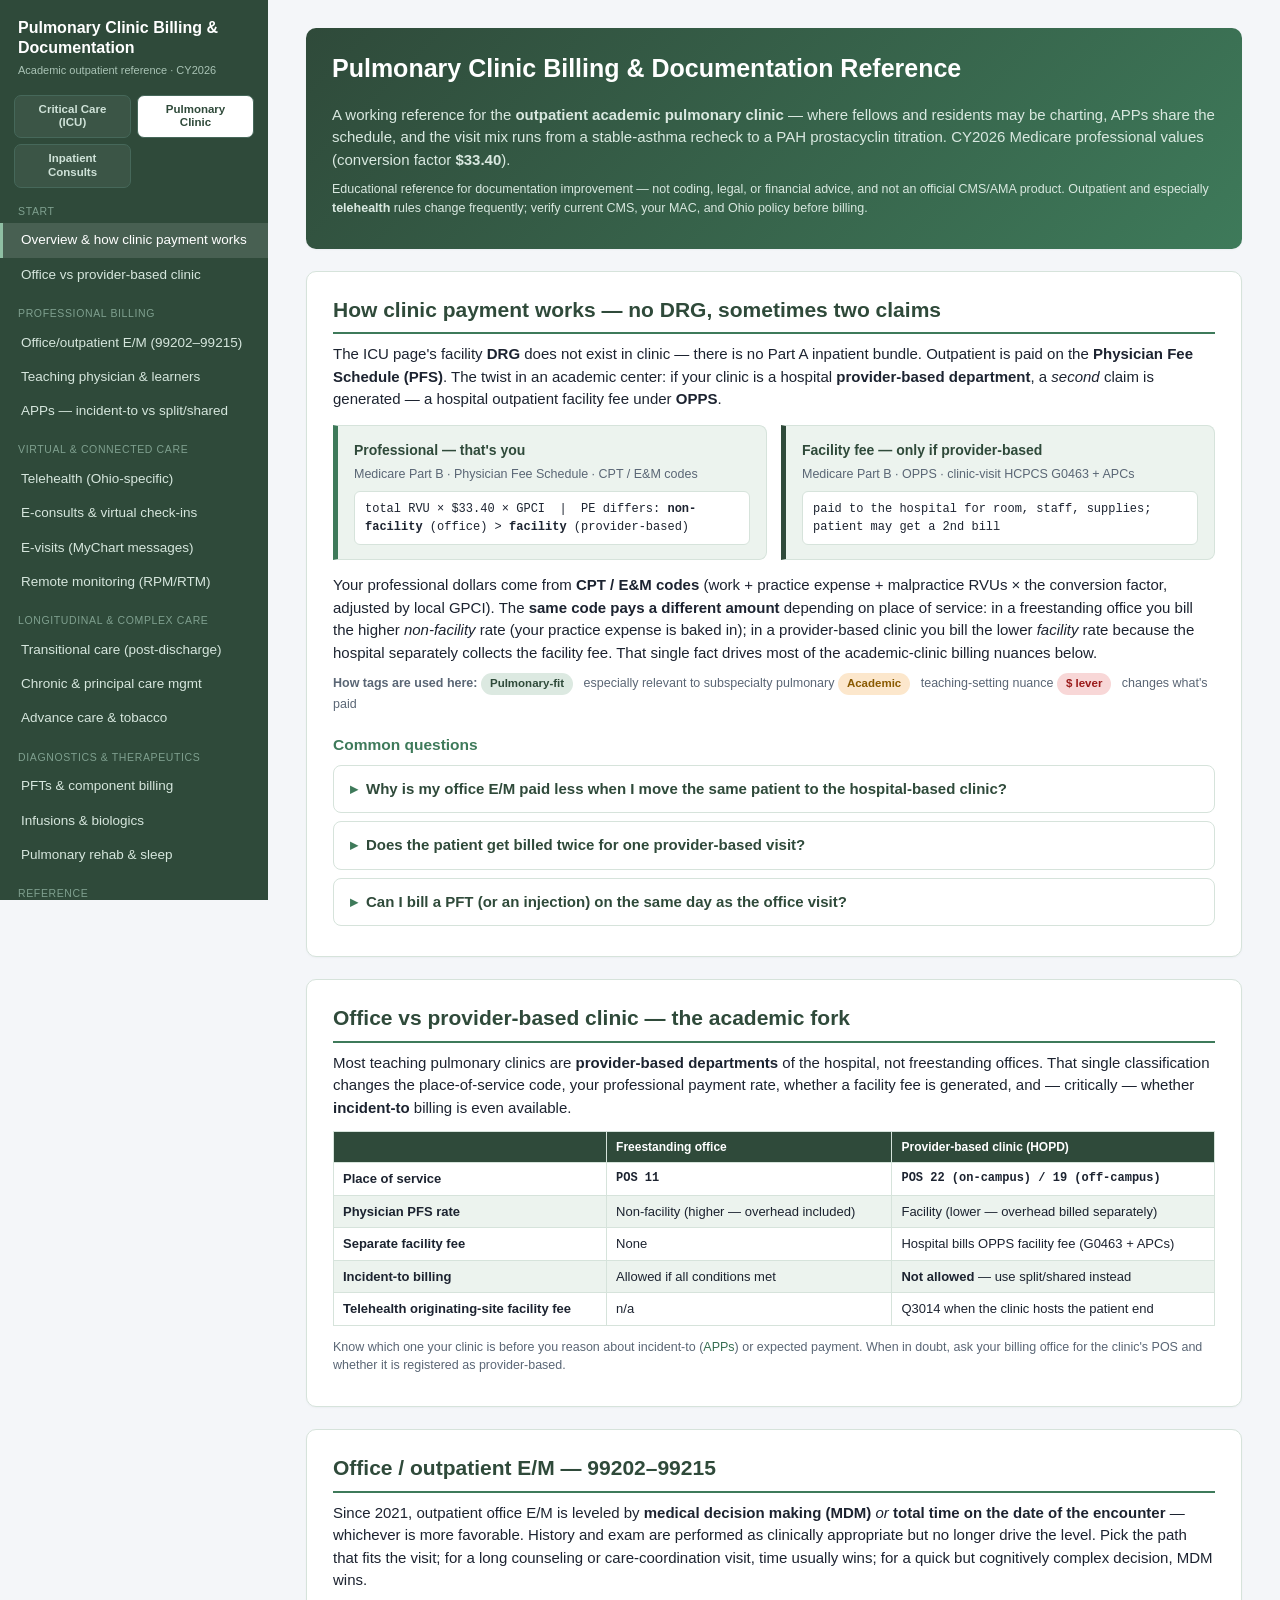
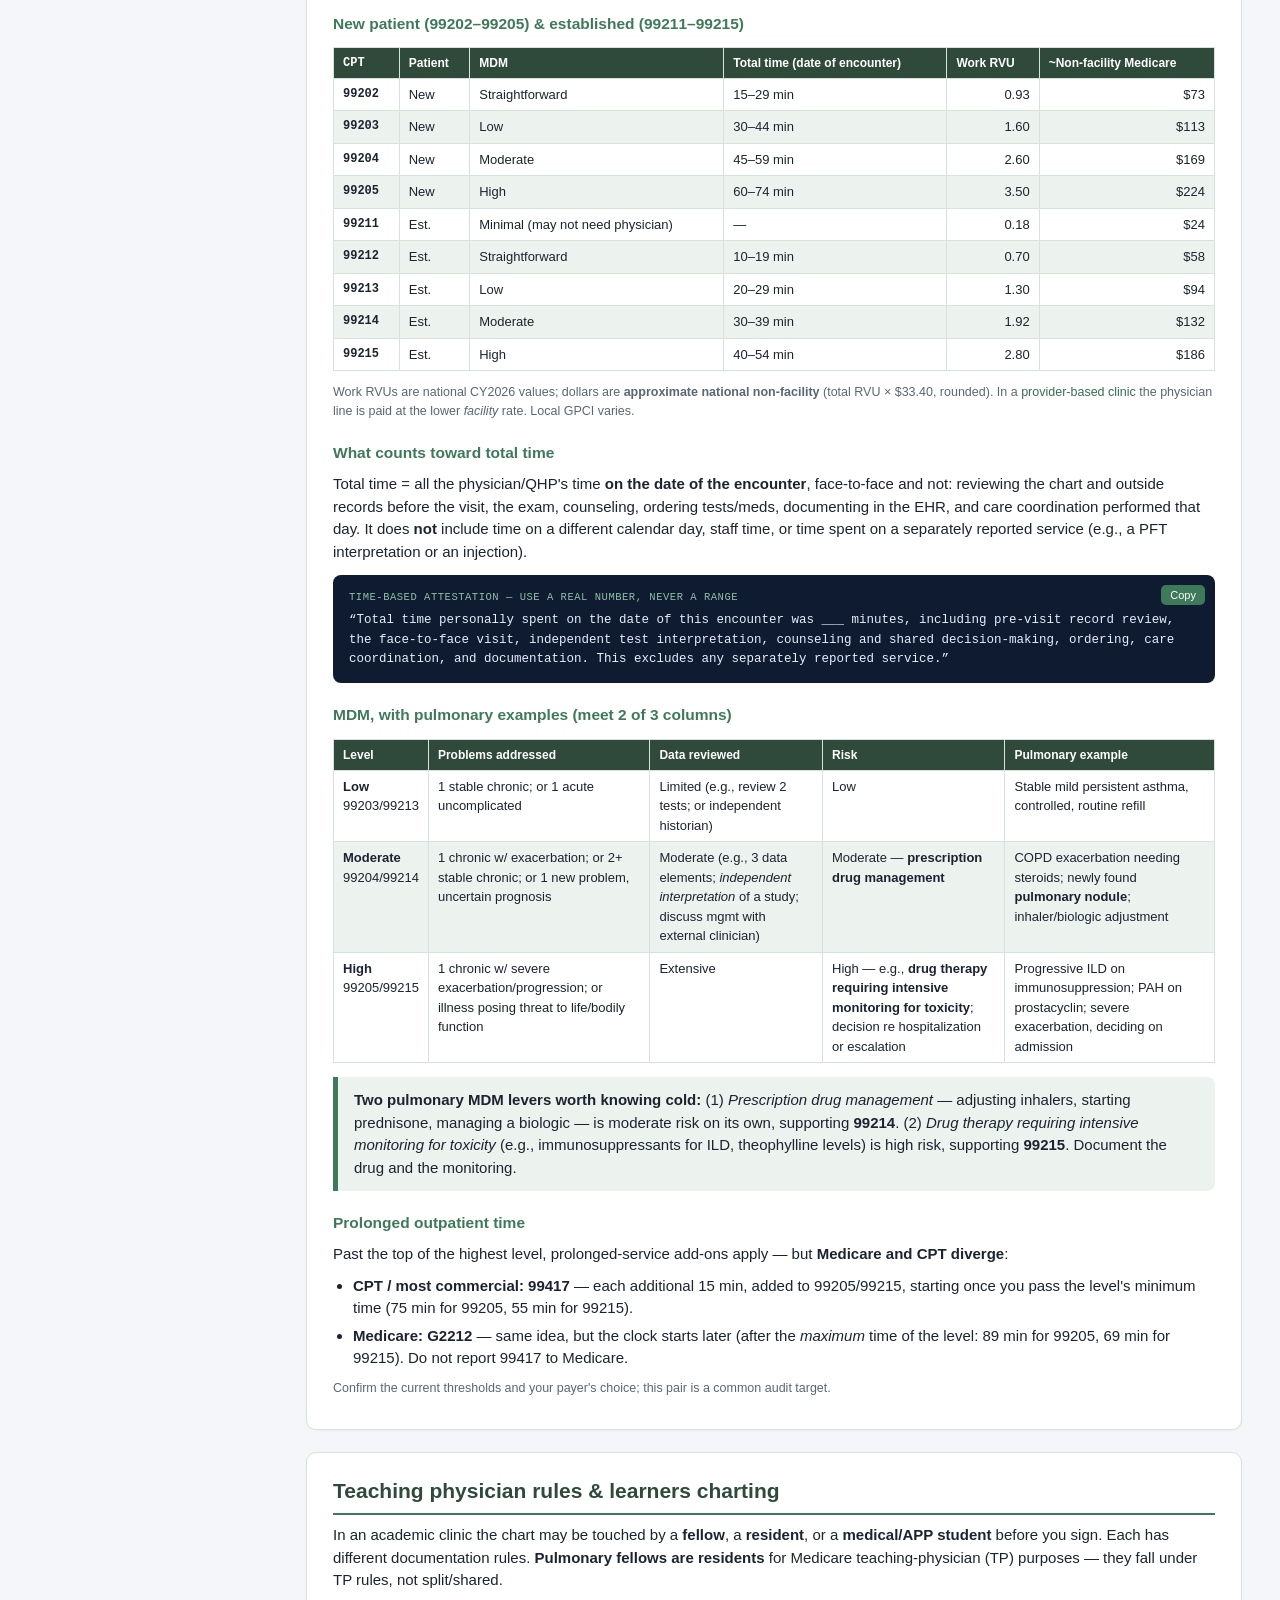
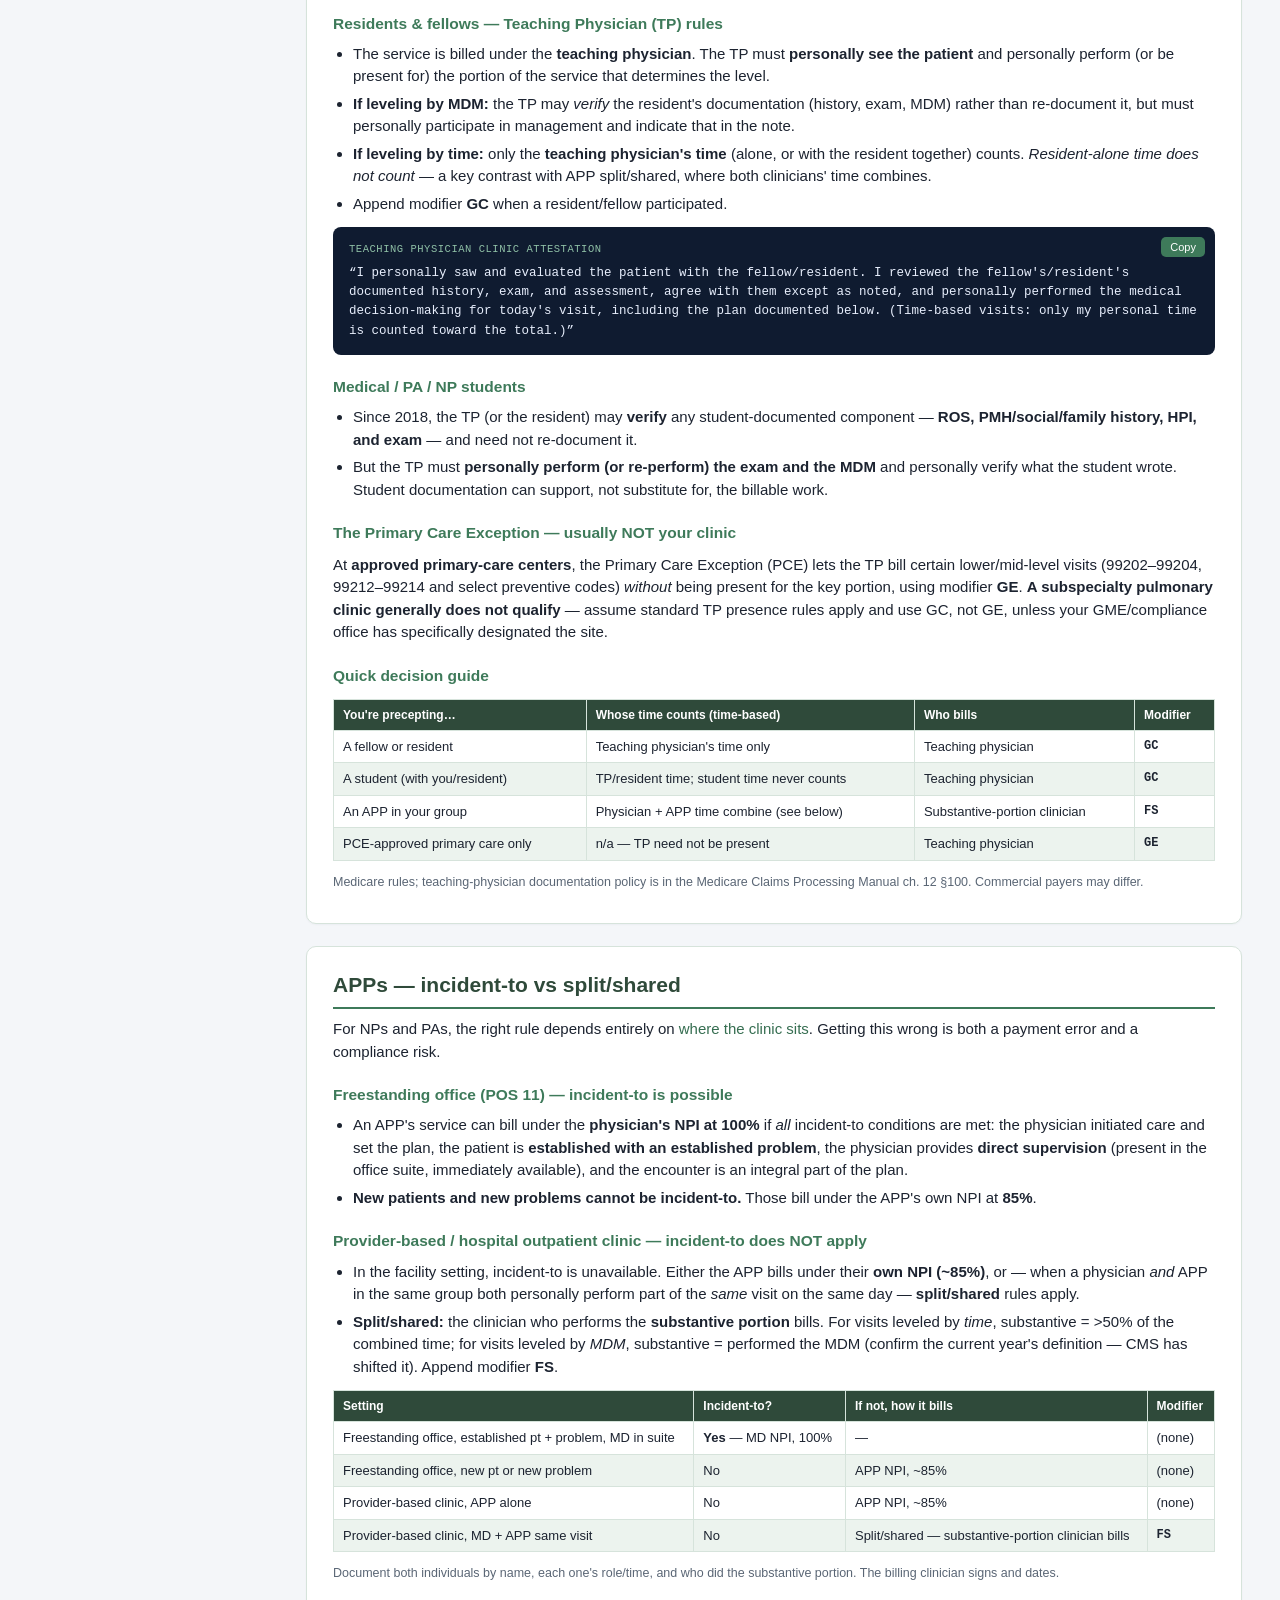
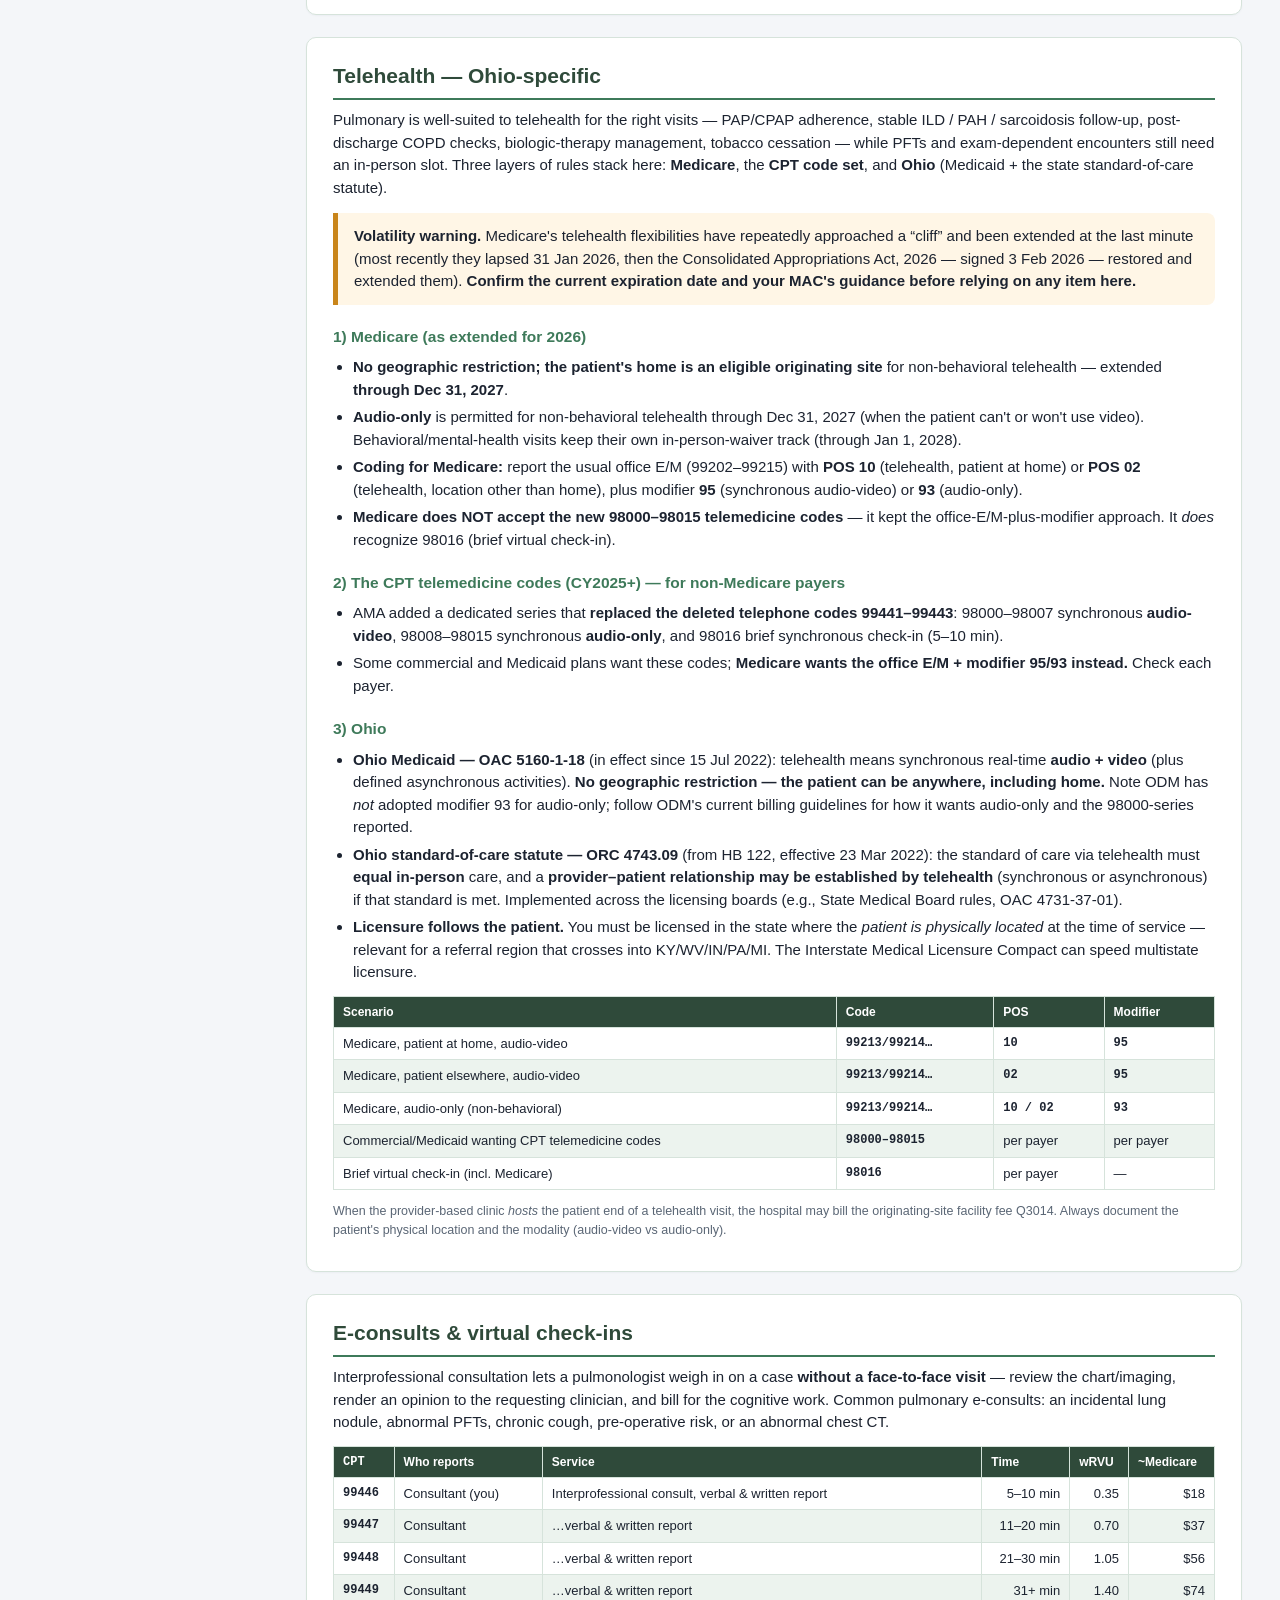
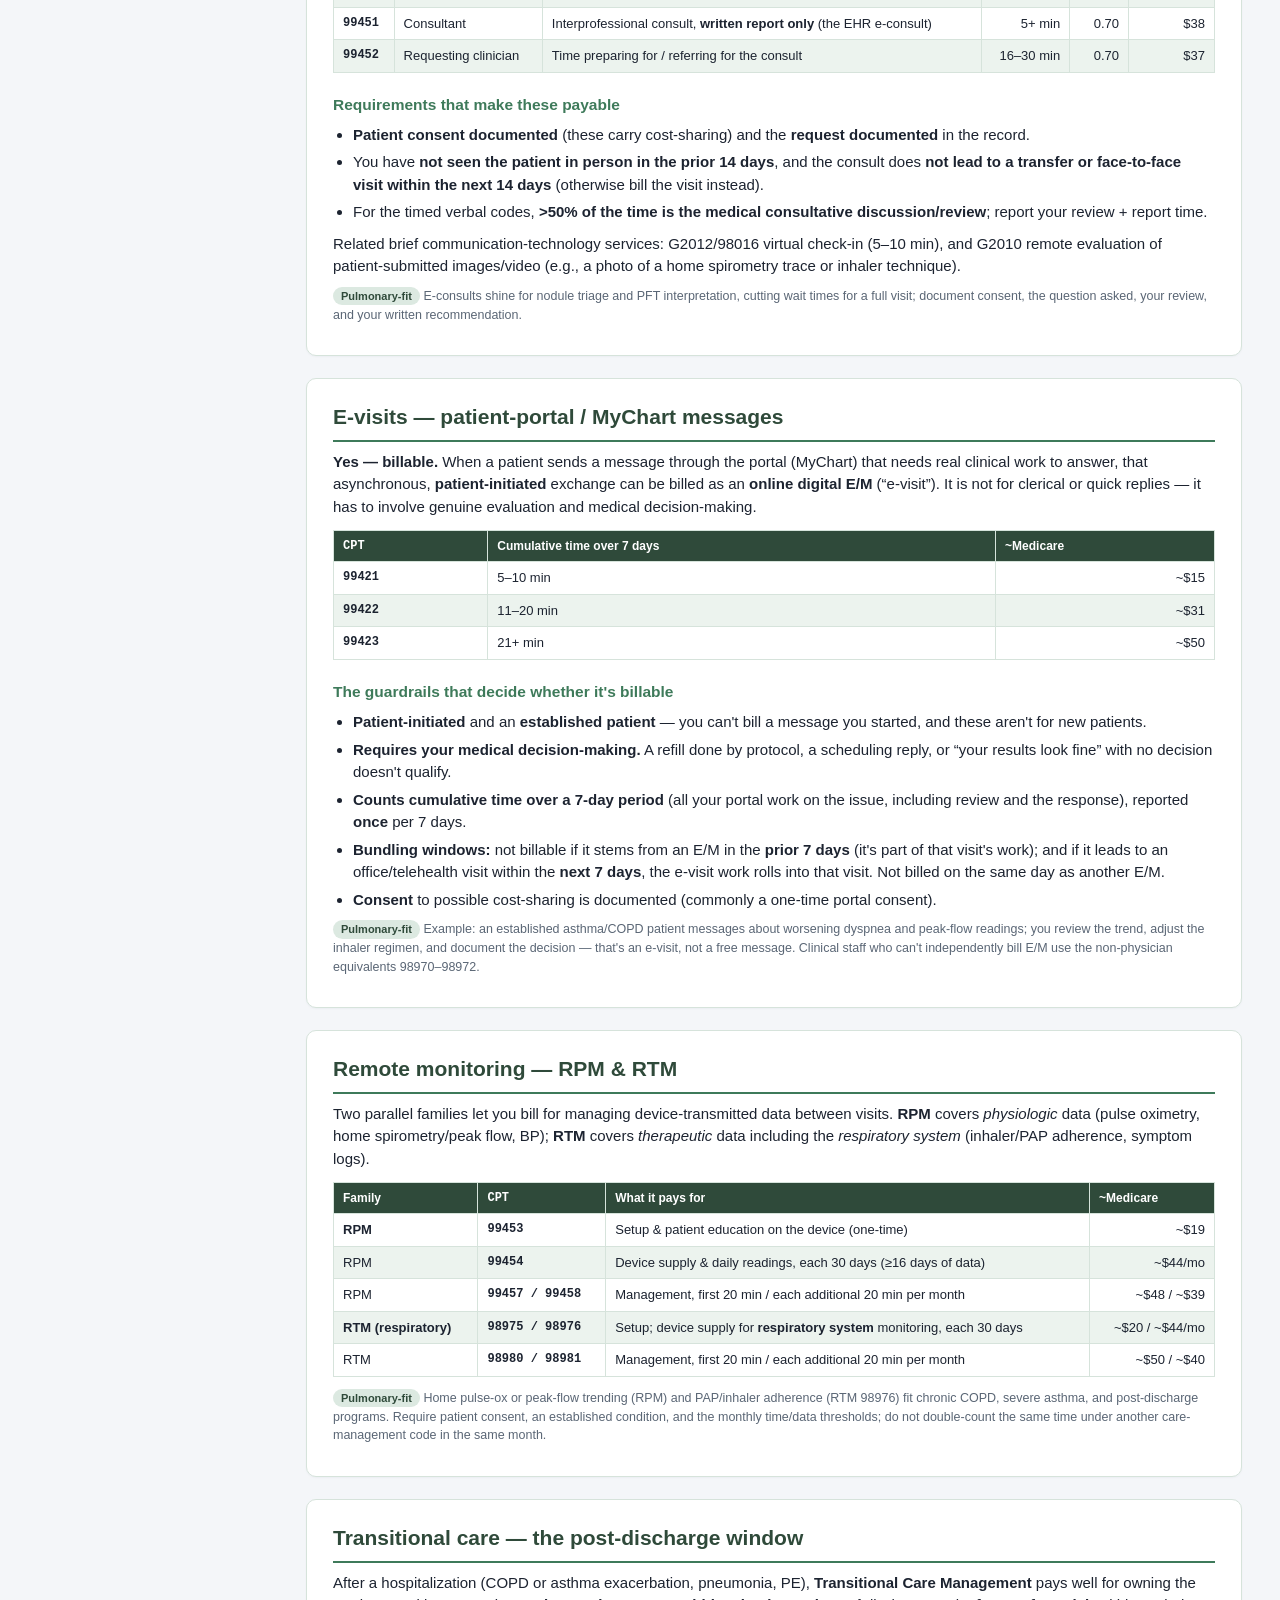
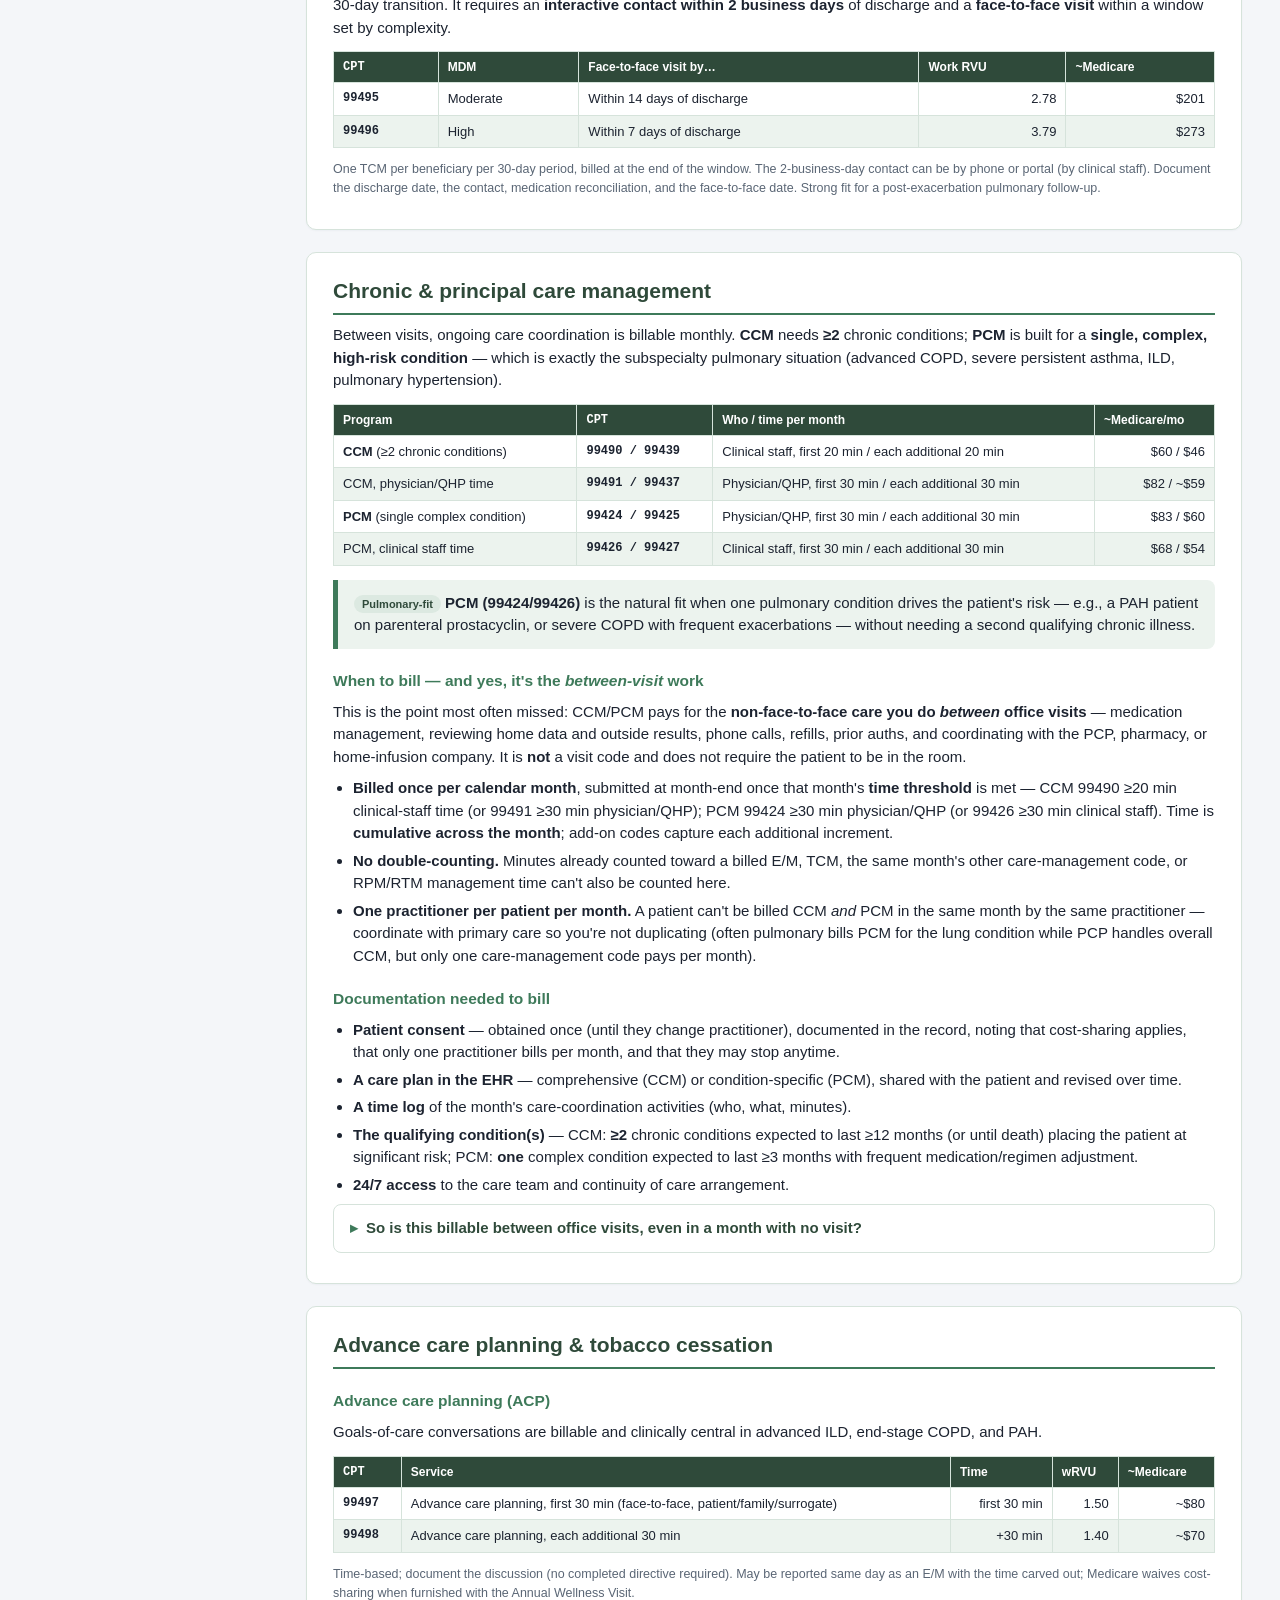
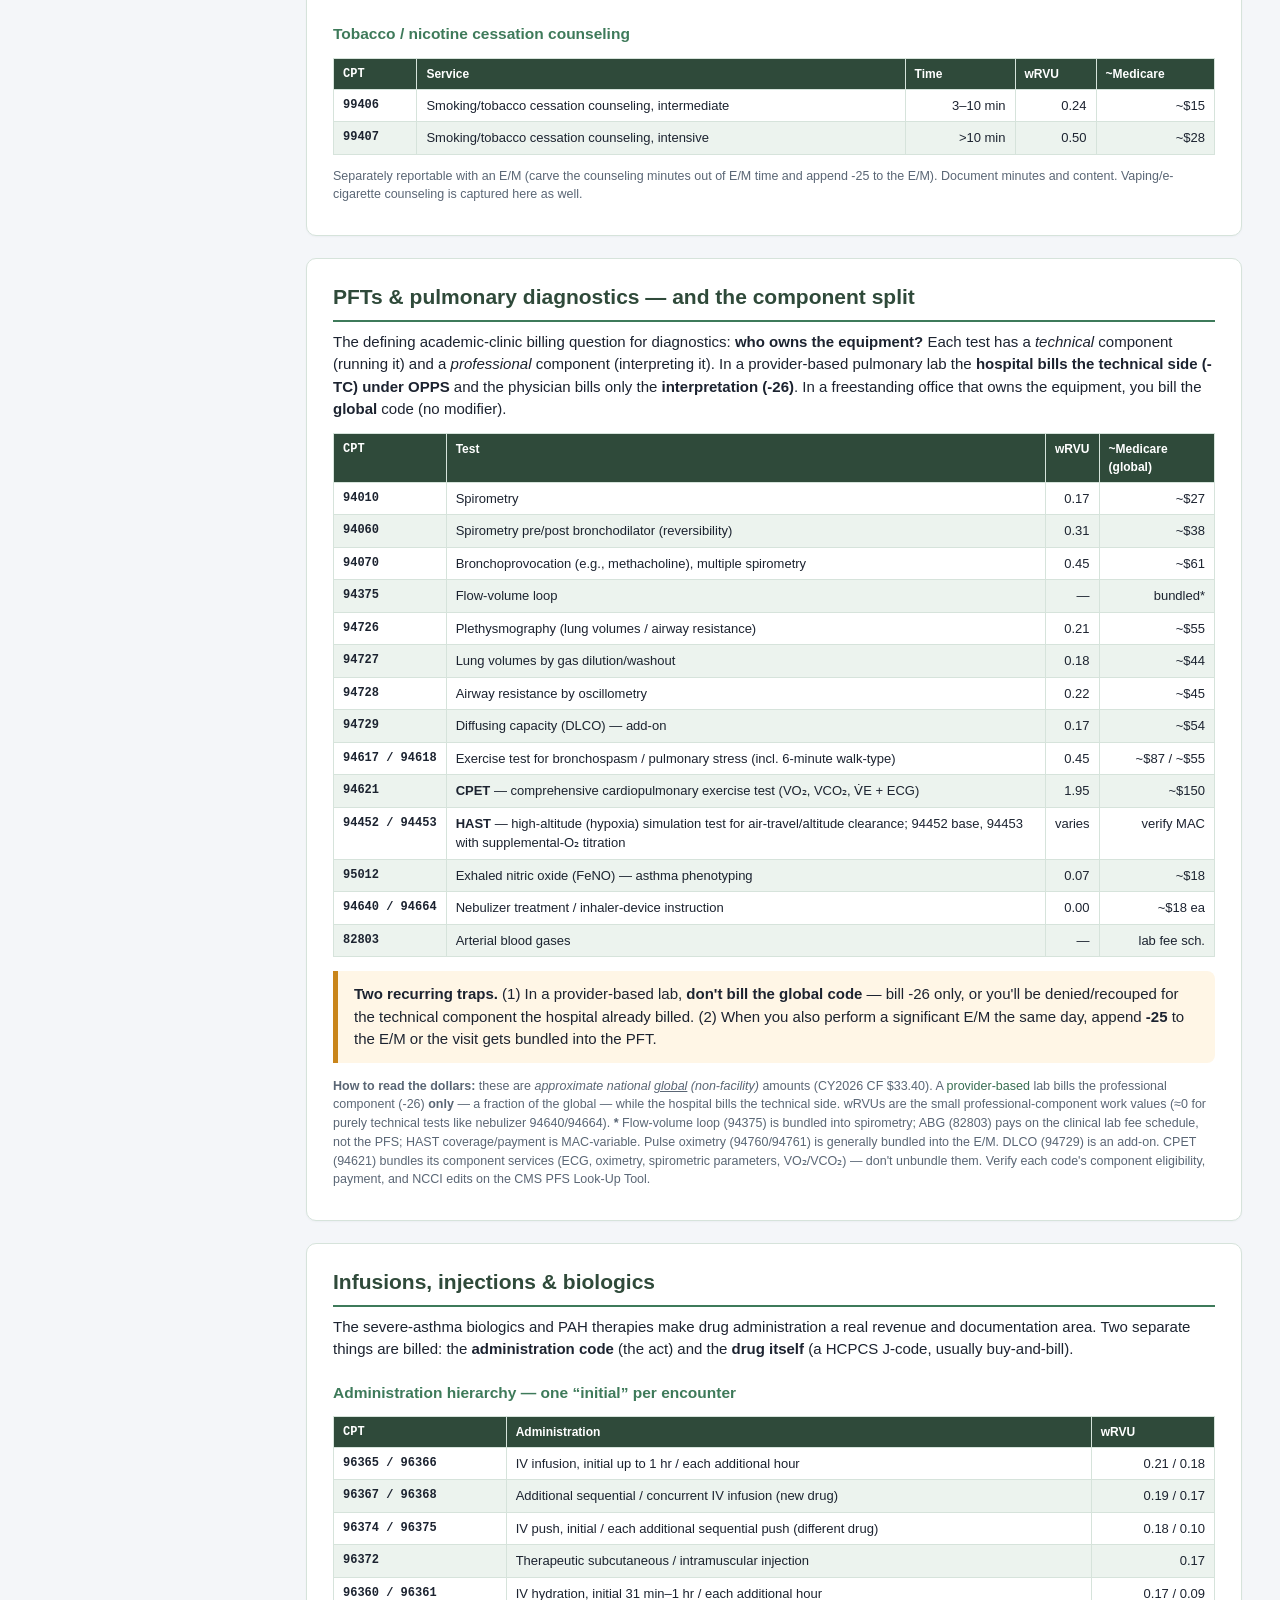
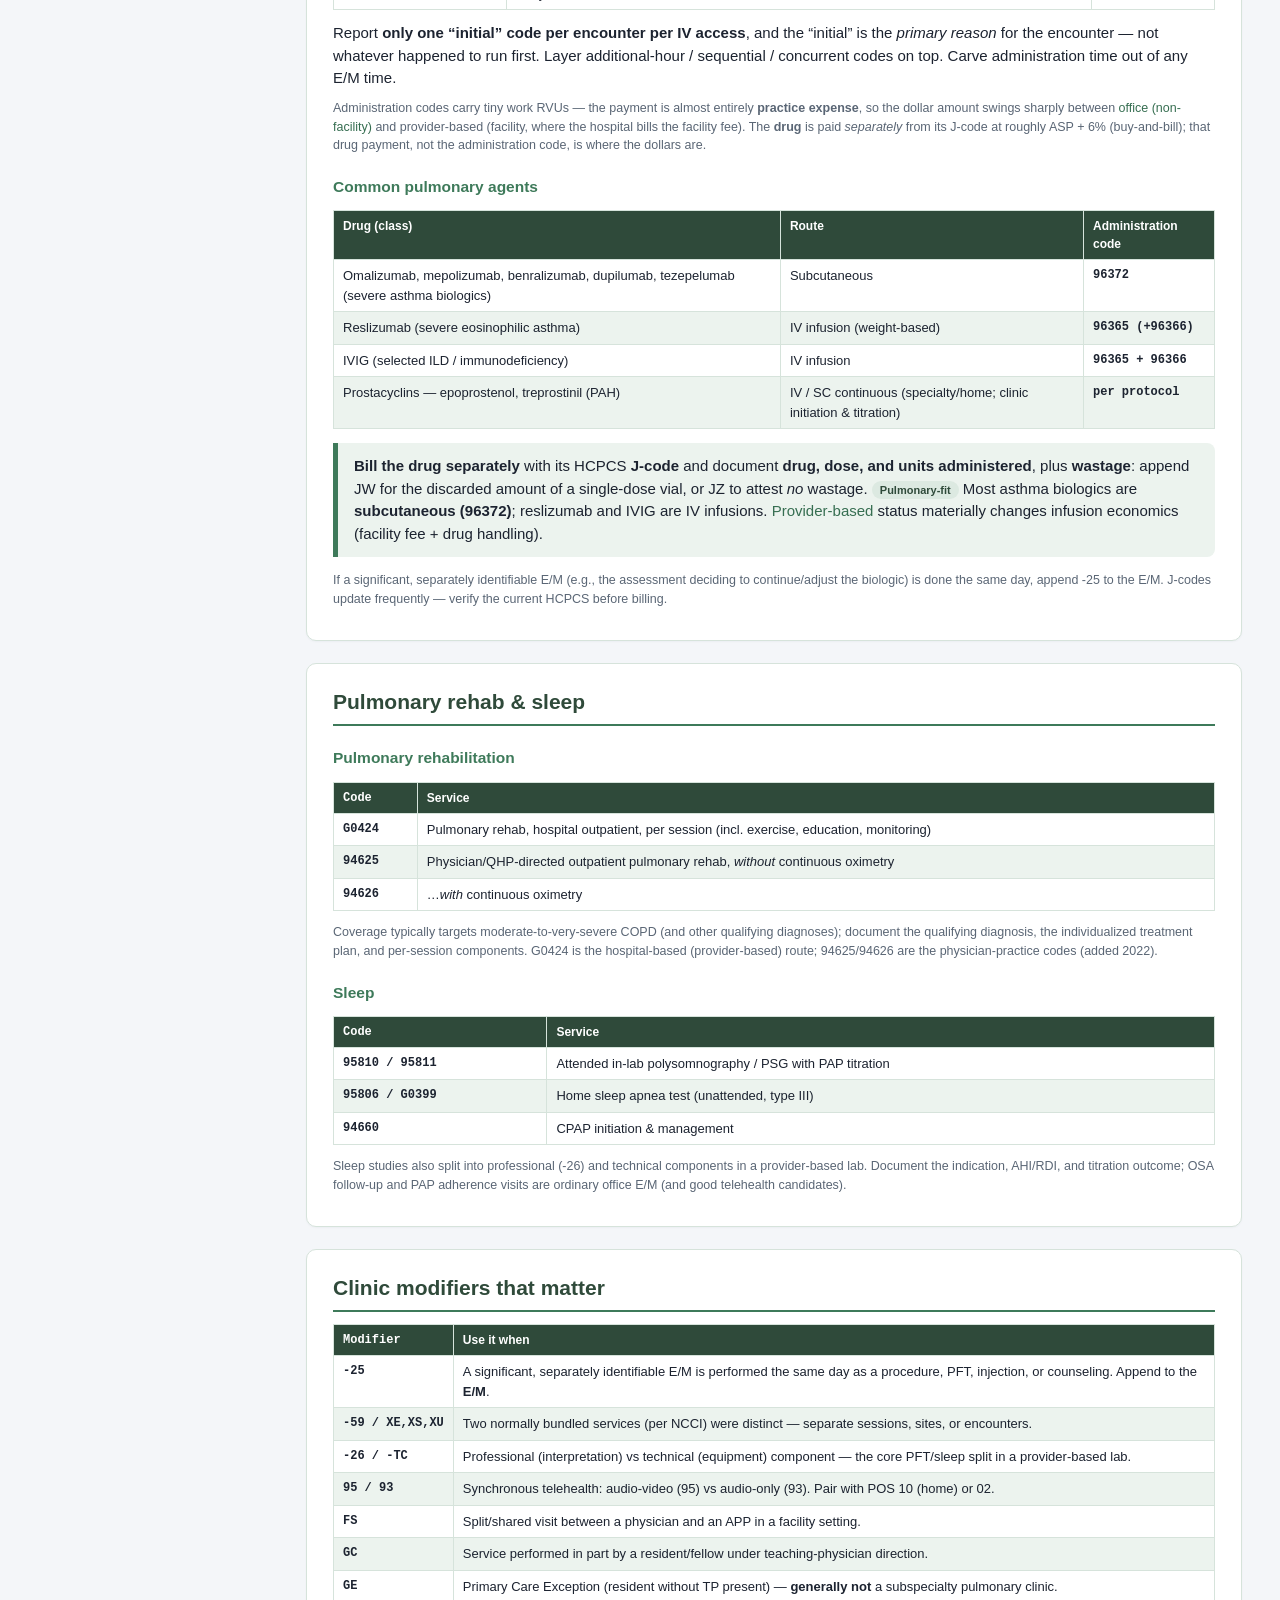
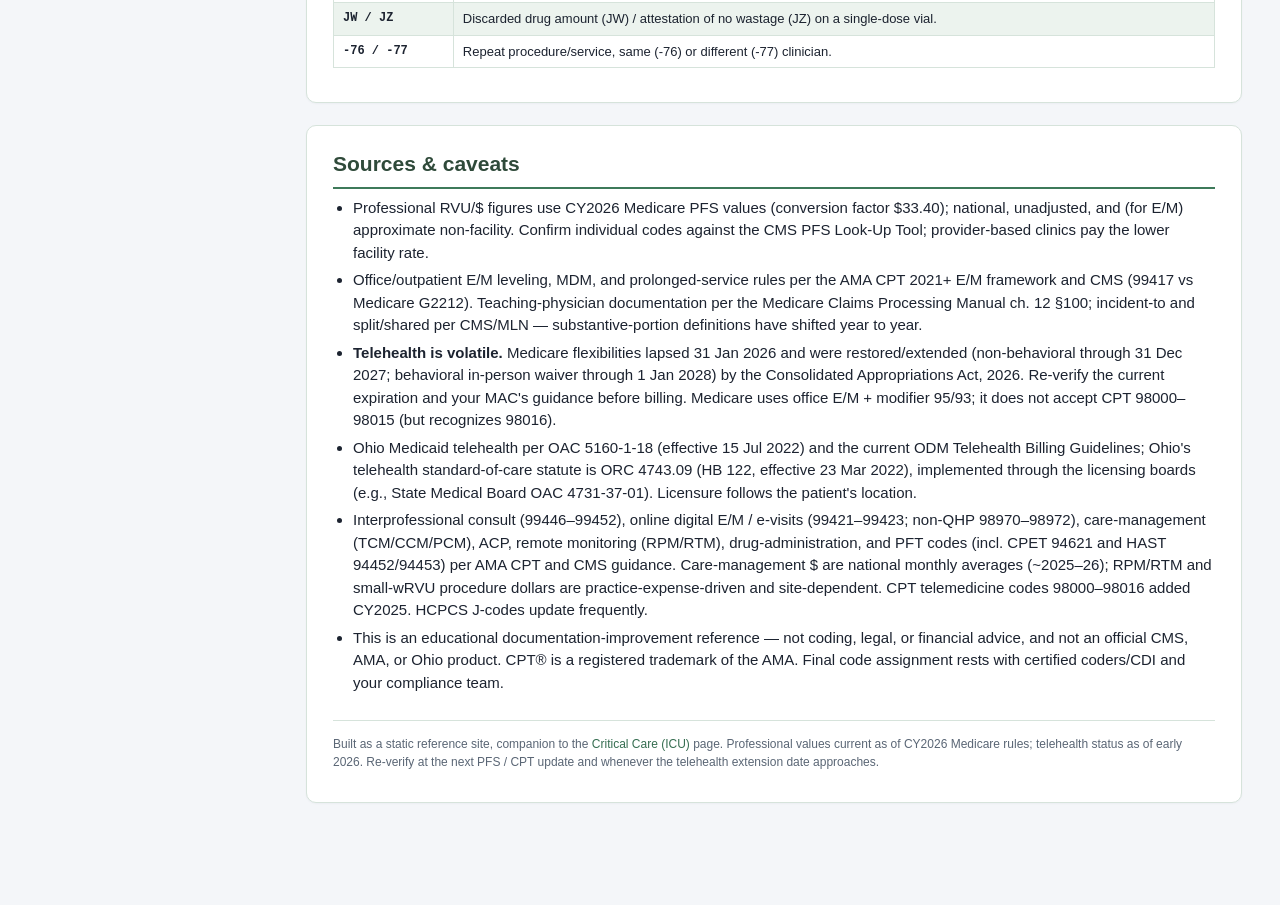
==== commit c417e1da: "Add inpatient pulmonary consults page + 2-column page switcher - consults.html: new purple-themed in" ====
--- a/clinic.html
+++ b/clinic.html
@@ -15,6 +15,7 @@
     <div class="pageswitch">
       <a href="index.html">Critical Care<br>(ICU)</a>
       <a href="clinic.html" class="cur">Pulmonary<br>Clinic</a>
+      <a href="consults.html">Inpatient<br>Consults</a>
     </div>
     <nav>
       <div class="grp">Start</div>
@@ -53,7 +54,7 @@
       <!-- OVERVIEW -->
       <section id="overview" class="hero">
         <h2>Pulmonary Clinic Billing &amp; Documentation Reference</h2>
-        <p>A working reference for the <strong>outpatient academic pulmonary clinic</strong> — where fellows and residents may be charting, APPs share the schedule, and the visit mix runs from a stable-asthma recheck to a PAH prostacyclin titration. CY2026 Medicare professional values (conversion factor <strong>$33.40</strong>). Companion to the <a href="index.html" style="color:#fff;text-decoration:underline">Critical Care (ICU)</a> reference.</p>
+        <p>A working reference for the <strong>outpatient academic pulmonary clinic</strong> — where fellows and residents may be charting, APPs share the schedule, and the visit mix runs from a stable-asthma recheck to a PAH prostacyclin titration. CY2026 Medicare professional values (conversion factor <strong>$33.40</strong>).</p>
         <p class="small" style="color:#d9e8e0">Educational reference for documentation improvement — not coding, legal, or financial advice, and not an official CMS/AMA product. Outpatient and especially <strong>telehealth</strong> rules change frequently; verify current CMS, your MAC, and Ohio policy before billing.</p>
       </section>
 
--- a/styles.css
+++ b/styles.css
@@ -18,9 +18,9 @@
 .sidebar h1{font-size:16px;margin:0 18px 4px;line-height:1.25}
 .sidebar .sub{font-size:11px;color:#aebfd8;margin:0 18px 16px}
 
-/* cross-page switcher */
-.pageswitch{display:flex;gap:6px;margin:0 14px 16px}
-.pageswitch a{flex:1;text-align:center;font-size:11.5px;font-weight:600;line-height:1.2;
+/* cross-page switcher — 2-column grid (3 pages = 2 rows; becomes a clean 2x2 with the 4th page) */
+.pageswitch{display:grid;grid-template-columns:1fr 1fr;gap:6px;margin:0 14px 16px}
+.pageswitch a{text-align:center;font-size:11.5px;font-weight:600;line-height:1.2;
   color:#cfe0f5;background:rgba(255,255,255,.06);border:1px solid #3a527e;border-radius:7px;
   padding:7px 6px}
 .pageswitch a:hover{background:rgba(255,255,255,.14);text-decoration:none}
@@ -176,4 +176,23 @@
 body.theme-clinic .copybtn:hover{background:#4E8E6B}
 body.theme-clinic .smartphrase .lbl{color:#8fc0a6}
 body.theme-clinic .b.proc{background:#DCE9E1;color:#2F4A3A}
-body.theme-clinic .topbar button{border-color:#51735f}+body.theme-clinic .topbar button{border-color:#51735f}
+
+/* ---- inpatient consults page: purple theme — scoped to body.theme-consult so the other pages keep their colors ---- */
+body.theme-consult{
+  --navy:#3B2A66; --blue:#6B3FA0; --lblue:#F1EBF8; --line:#DACEEB;
+}
+body.theme-consult a{color:#5B2D91}                 /* darker link for AA contrast on white */
+body.theme-consult .hero{background:linear-gradient(135deg,#3B2A66,#6B3FA0)}
+body.theme-consult .hero p{color:#e6dcf3}
+body.theme-consult .sidebar .sub{color:#b8a6d6}
+body.theme-consult .sidebar nav a{color:#d8cce8}
+body.theme-consult .sidebar nav .grp{color:#9482b0}
+body.theme-consult .sidebar nav a.active{border-left-color:#a78fd0;color:#fff}
+body.theme-consult .pageswitch a{color:#d0c2e6;border-color:#54447e}
+body.theme-consult .pageswitch a.cur{color:var(--navy)}
+body.theme-consult .copybtn{background:#6B3FA0}
+body.theme-consult .copybtn:hover{background:#7d4fb5}
+body.theme-consult .smartphrase .lbl{color:#a78fd0}
+body.theme-consult .b.proc{background:#E3D8F3;color:#3B2A66}
+body.theme-consult .topbar button{border-color:#6b5594}
